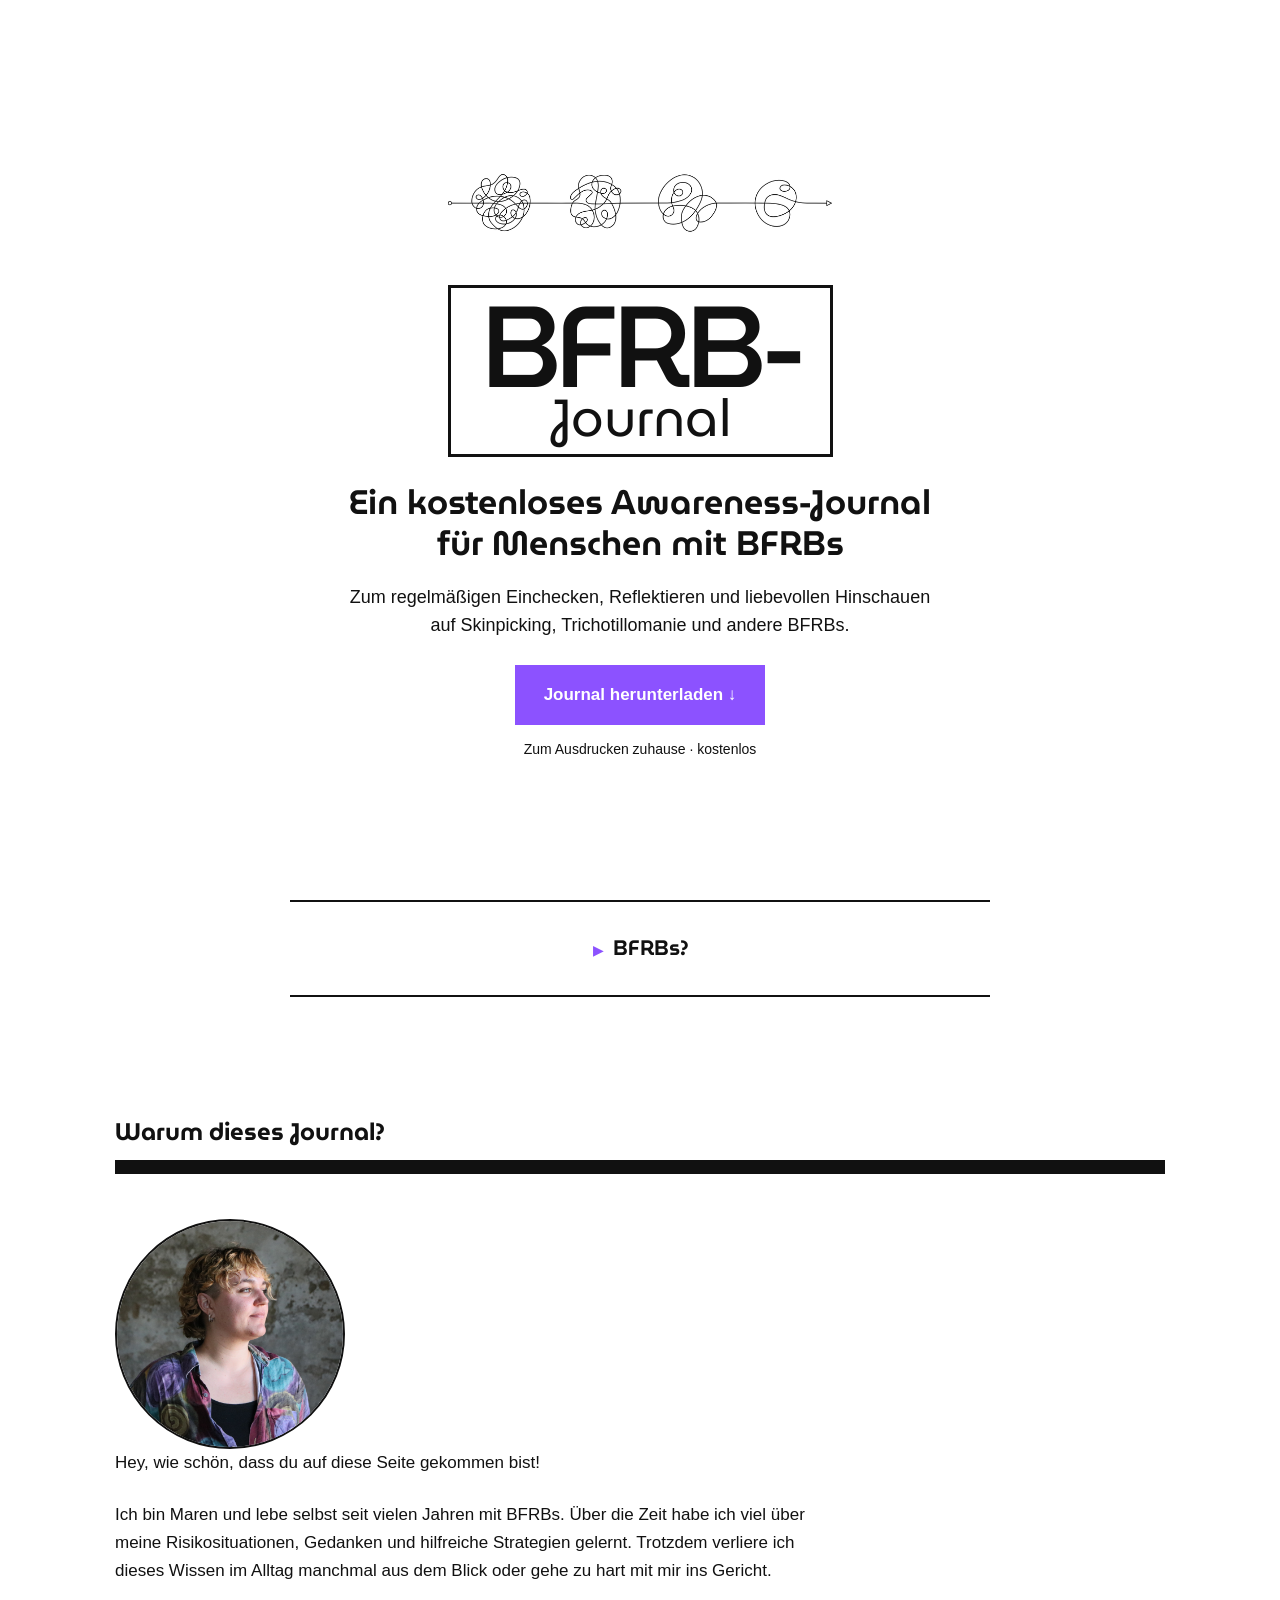
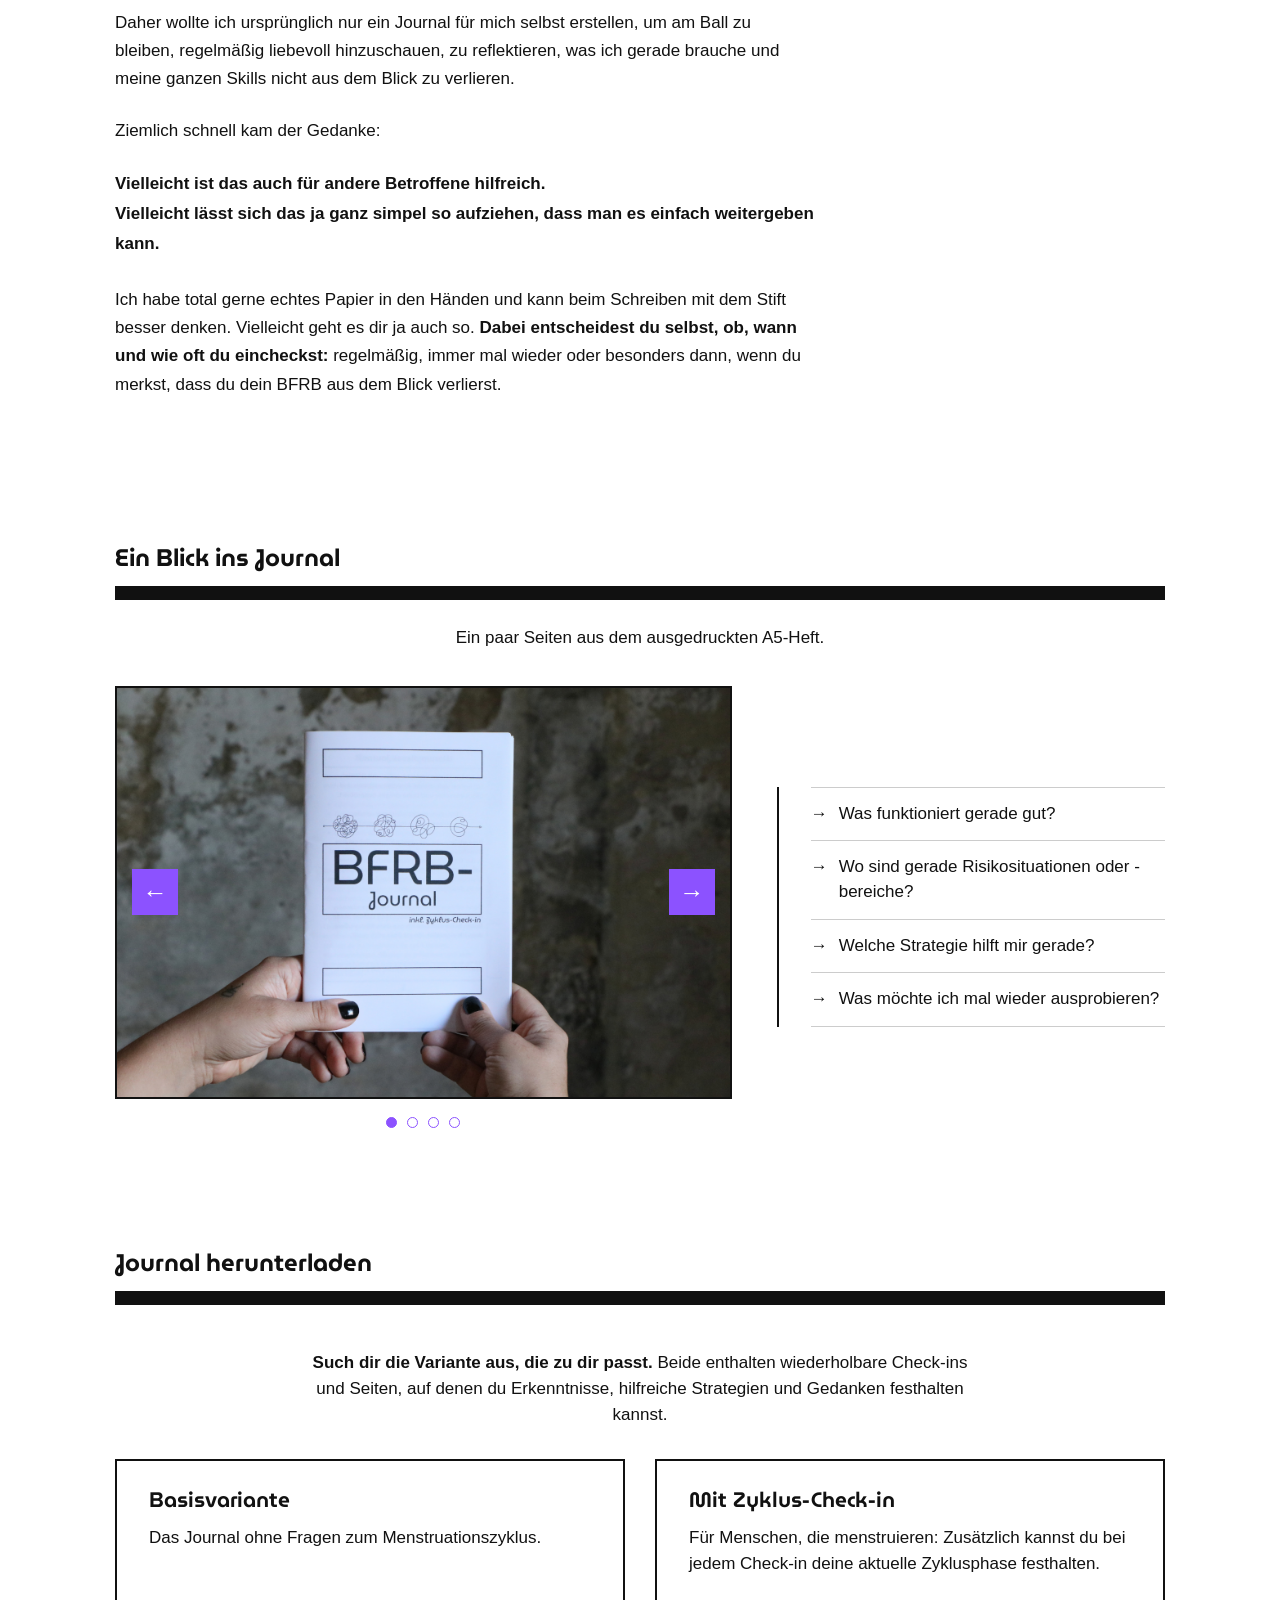
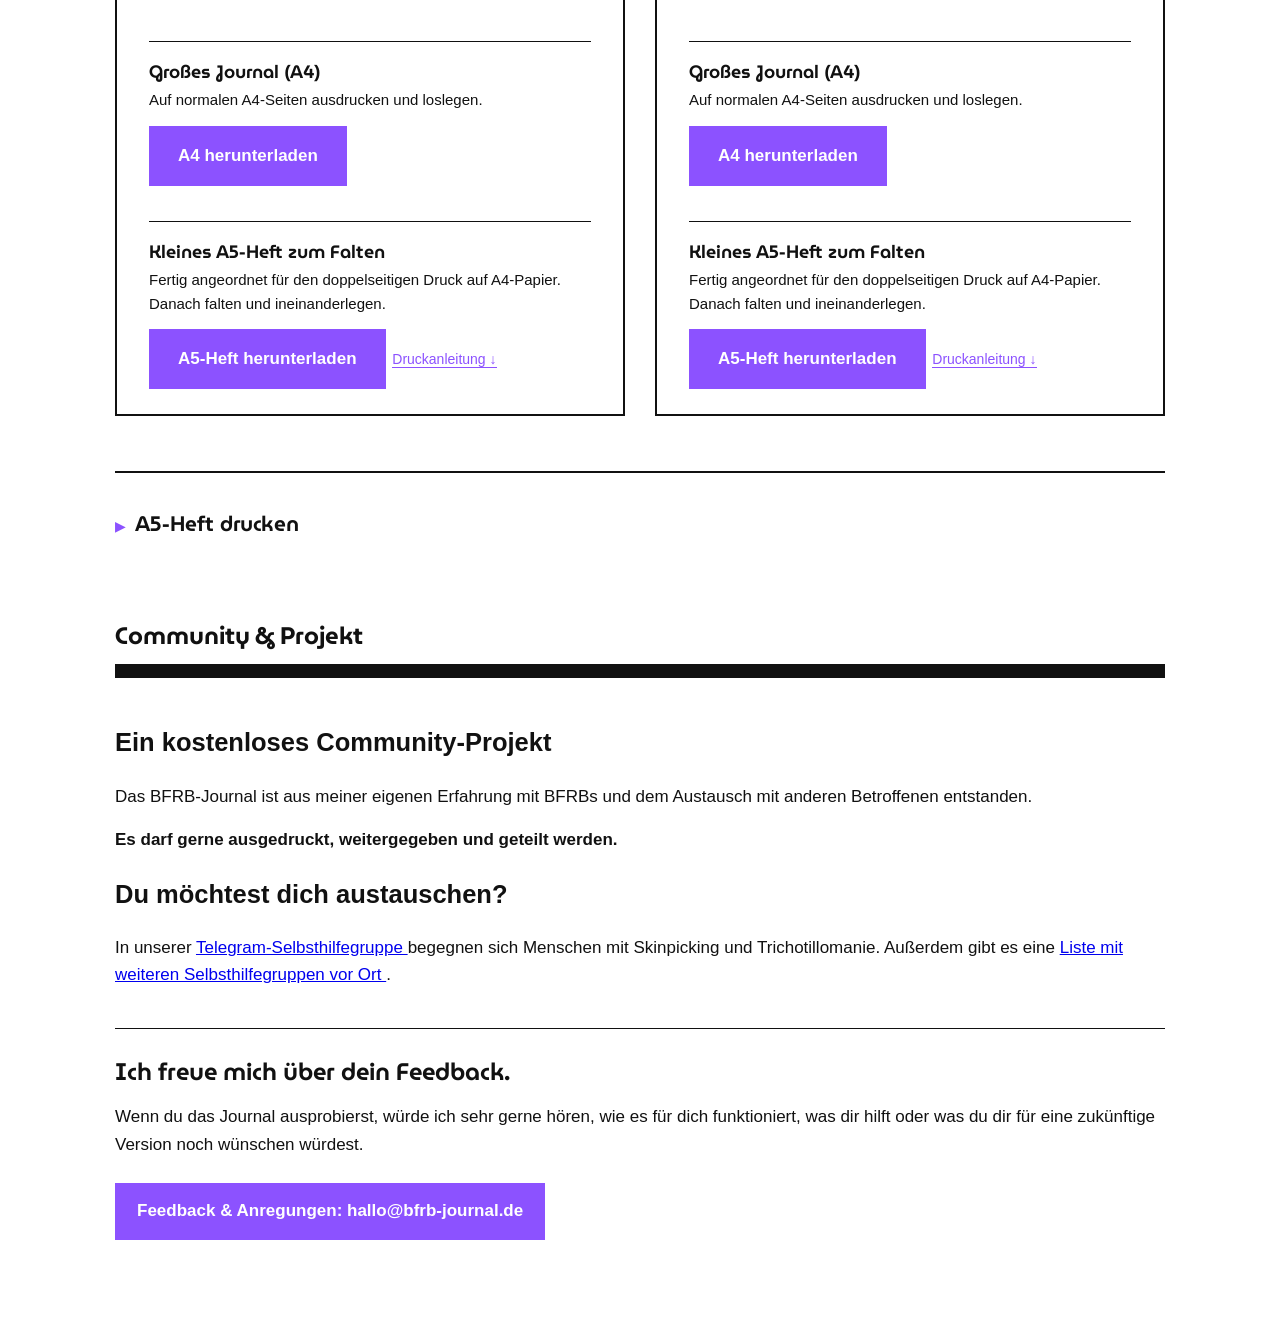
==== index.html @ 275684ee "Refactor content in index.html for clarity and flow" ====
<!DOCTYPE html>
<html lang="de">

<head>
  <meta charset="UTF-8">
  <meta name="viewport" content="width=device-width, initial-scale=1.0">

  <title>BFRB-Journal</title>

  <link rel="stylesheet" href="style.css">
</head>

<body>

  <main>

    <!-- STARTSEITE -->

    <section class="hero">

      <div class="scribble">
        <img src="schnoerkel.png" alt="">
      </div>

      <div class="journal-title">
        <span class="bfrb">BFRB-</span>
        <span class="journal">Journal</span>
      </div>

      <h1>
        Ein kostenloses Awareness-Journal<br>
        für Menschen mit BFRBs
      </h1>

      <p class="intro">
        Zum regelmäßigen Einchecken, Reflektieren und
        liebevollen Hinschauen auf Skinpicking,
        Trichotillomanie und andere BFRBs.
      </p>

      <a class="button" href="#download">
        Journal herunterladen ↓
      </a>

      <p class="small">
        Zum Ausdrucken zuhause · kostenlos
      </p>

    </section>


    <!-- BFRB ERKLÄRUNG -->

    <section class="bfrb-info">

      <details class="bfrb-details">

        <summary>BFRBs?</summary>

        <div class="bfrb-details-content">

          <p>
            <strong>Body-Focused Repetitive Behaviors</strong> sind
            körperbezogene repetitive Verhaltensweisen wie z. B.
            Skinpicking oder Trichotillomanie.

            <a class="bfrb-more"
               href="https://www.bfrbs.de/"
               target="_blank"
               rel="noopener noreferrer">
              Mehr über BFRBs erfahren →
            </a>
          </p>

        </div>

      </details>

    </section>


    <!-- WARUM DIESES JOURNAL -->

    <div class="section-heading">
      <div class="section-title">
        Warum dieses Journal?
      </div>
    </div>

    <section class="why-journal">

      <div class="why-content">

        <!-- FOTO RECHTS MIT TEXTUMFLUSS -->

        <div class="why-photo">
          <img
            src="maren.png"
            alt="Maren, die das BFRB-Journal entwickelt hat"
          >
        </div>

        <p>
          Hey, wie schön, dass du auf diese Seite gekommen bist!
        </p>

        <p>
          Ich bin Maren und lebe selbst seit vielen Jahren mit BFRBs.
          Über die Zeit habe ich viel über meine Risikosituationen, Gedanken
          und hilfreiche Strategien gelernt. Trotzdem verliere ich dieses Wissen
          im Alltag manchmal aus dem Blick oder gehe zu hart mit mir ins Gericht.
        </p>

        <p>
          Daher wollte ich ursprünglich nur ein Journal für mich selbst erstellen,
          um am Ball zu bleiben, regelmäßig liebevoll hinzuschauen, zu reflektieren,
          was ich gerade brauche und meine ganzen Skills nicht aus dem Blick zu verlieren.
        </p>

        <p>
          Ziemlich schnell kam der Gedanke:
        </p>

        <p class="maybe-thoughts">
          <strong>Vielleicht ist das auch für andere Betroffene hilfreich.</strong>
          <br>
          <strong>Vielleicht lässt sich das ja ganz simpel so aufziehen, dass man es einfach weitergeben kann.</strong>
        </p>

        <p>
          Ich habe total gerne echtes Papier in den Händen und kann beim Schreiben
          mit dem Stift besser denken. Vielleicht geht es dir ja auch so.
          <strong>Dabei entscheidest du selbst, ob, wann und wie oft du eincheckst:</strong>
          regelmäßig, immer mal wieder oder besonders dann, wenn du merkst,
          dass du dein BFRB aus dem Blick verlierst.
        </p>

      </div>

    </section>


    <!-- EIN BLICK INS JOURNAL -->

    <div class="section-heading">
      <div class="section-title">
        Ein Blick ins Journal
      </div>
    </div>

    <section class="journal-preview">

      <p class="preview-intro">
        Ein paar Seiten aus dem ausgedruckten A5-Heft.
      </p>

      <div class="preview-layout">

        <!-- GALERIE -->

        <div class="preview-gallery">

          <div class="slider">

            <div class="slide active">
              <img src="journal-cover.png"
                   alt="Cover des ausgedruckten BFRB-Journals mit Stift"
                   onclick="openLightbox(this)">
            </div>

            <div class="slide">
              <img src="journal-warum.png"
                   alt="Aufgeschlagenes BFRB-Journal mit der Einführung Warum dieses Journal"
                   onclick="openLightbox(this)">
            </div>

            <div class="slide">
              <img src="journal-checkin.png"
                   alt="Aufgeschlagenes BFRB-Journal mit einem Check-in"
                   onclick="openLightbox(this)">
            </div>

            <div class="slide">
              <img src="journal-reflexion.png"
                   alt="Aufgeschlagenes BFRB-Journal mit Reflexionsseiten"
                   onclick="openLightbox(this)">
            </div>

            <button
              class="slider-arrow slider-prev"
              type="button"
              aria-label="Vorheriges Bild"
              onclick="changeSlide(-1)"
            >
              ←
            </button>

            <button
              class="slider-arrow slider-next"
              type="button"
              aria-label="Nächstes Bild"
              onclick="changeSlide(1)"
            >
              →
            </button>

          </div>

          <div class="slider-dots">

            <button
              class="slider-dot active"
              type="button"
              aria-label="Bild 1 anzeigen"
              onclick="showSlide(0)"
            ></button>

            <button
              class="slider-dot"
              type="button"
              aria-label="Bild 2 anzeigen"
              onclick="showSlide(1)"
            ></button>

            <button
              class="slider-dot"
              type="button"
              aria-label="Bild 3 anzeigen"
              onclick="showSlide(2)"
            ></button>

            <button
              class="slider-dot"
              type="button"
              aria-label="Bild 4 anzeigen"
              onclick="showSlide(3)"
            ></button>

          </div>

        </div>


        <!-- FRAGEN -->

        <div class="journal-questions">

          <div class="question-list">

            <p>
              <span>→</span>
              Was funktioniert gerade gut?
            </p>

            <p>
              <span>→</span>
              Wo sind gerade Risikosituationen oder -bereiche?
            </p>

            <p>
              <span>→</span>
              Welche Strategie hilft mir gerade?
            </p>

            <p>
              <span>→</span>
              Was möchte ich mal wieder ausprobieren?
            </p>

          </div>

        </div>

      </div>

    </section>


    <!-- DOWNLOAD -->

    <div class="section-heading" id="download">
      <div class="section-title">
        Journal herunterladen
      </div>
    </div>

    <section class="downloads">

      <p class="download-intro">
        <strong>Such dir die Variante aus, die zu dir passt.</strong>
        Beide enthalten wiederholbare Check-ins und Seiten, auf denen du
        Erkenntnisse, hilfreiche Strategien und Gedanken festhalten kannst.
      </p>

      <div class="download-grid">

        <!-- BASISVARIANTE -->

        <div class="download-card">

          <h2>Basisvariante</h2>

          <p>
            Das Journal ohne Fragen zum Menstruationszyklus.
            &nbsp;
          </p>

          <div class="download-option">

            <h3>Großes Journal (A4)</h3>

            <p>
              Auf normalen A4-Seiten ausdrucken und loslegen.
            </p>

            <a
              class="download-button"
              href="bfrb-journal-a4-ohne-zyklus.pdf"
              download
            >
              A4 herunterladen
            </a>

          </div>


          <div class="download-option">

            <h3>Kleines A5-Heft zum Falten</h3>

            <p>
              Fertig angeordnet für den doppelseitigen Druck
              auf A4-Papier. Danach falten und ineinanderlegen.
            </p>

            <a
              class="download-button"
              href="bfrb-journal-a5-ohne-zyklus-heftdruck.pdf"
              download
            >
              A5-Heft herunterladen
            </a>

            <button
              class="print-link"
              type="button"
              onclick="openPrintGuide()"
            >
              Druckanleitung ↓
            </button>

          </div>

        </div>


        <!-- MIT ZYKLUS-CHECK-IN -->

        <div class="download-card">

          <h2>Mit Zyklus-Check-in</h2>

          <p>
            Für Menschen, die menstruieren: Zusätzlich kannst du bei jedem
            Check-in deine aktuelle Zyklusphase festhalten.
          </p>

          <div class="download-option">

            <h3>Großes Journal (A4)</h3>

            <p>
              Auf normalen A4-Seiten ausdrucken und loslegen.
            </p>

            <a
              class="download-button"
              href="bfrb-journal-a4-zyklus.pdf"
              download
            >
              A4 herunterladen
            </a>

          </div>


          <div class="download-option">

            <h3>Kleines A5-Heft zum Falten</h3>

            <p>
              Fertig angeordnet für den doppelseitigen Druck
              auf A4-Papier. Danach falten und ineinanderlegen.
            </p>

            <a
              class="download-button"
              href="bfrb-journal-a5-zyklus-heftdruck.pdf"
              download
            >
              A5-Heft herunterladen
            </a>

            <button
              class="print-link"
              type="button"
              onclick="openPrintGuide()"
            >
              Druckanleitung ↓
            </button>

          </div>

        </div>

      </div>


      <!-- DRUCKANLEITUNG -->

      <details class="print-guide" id="druckanleitung">

        <summary>A5-Heft drucken</summary>

        <div class="print-guide-content">

          <p>
            Die Datei ist bereits als Heft angeordnet.
            Du musst die Seiten nicht selbst sortieren.
          </p>

          <ol>

            <li>
              PDF herunterladen und öffnen.
            </li>

            <li>
              Auf <strong>A4-Papier</strong> drucken.
            </li>

            <li>
              <strong>Doppelseitigen Druck</strong> auswählen.
            </li>

            <li>
              <strong>An kurzer Kante wenden</strong> auswählen.
            </li>

            <li>
              Größe auf <strong>100 % / Tatsächliche Größe</strong> stellen
              – nicht „An Seite anpassen“.
            </li>

            <li>
              Nach dem Drucken die Blätter in der vorhandenen
              Reihenfolge aufeinanderlegen.
            </li>

            <li>
              Den gesamten Stapel mittig falten – fertig ist dein A5-Heft.
            </li>

          </ol>

          <p class="print-tip">
            <strong>Tipp:</strong>
            Wenn du unsicher bist, ob dein Drucker Vorder- und Rückseite
            richtig herum druckt, teste die Einstellungen zuerst mit
            wenigen Seiten bzw. einem Testbogen.
          </p>

        </div>

      </details>

    </section>


    <!-- COMMUNITY & PROJEKT -->

    <div class="section-heading">
      <div class="section-title">
        Community & Projekt
      </div>
    </div>

    <section class="community">

      <div class="community-layout">

        <!-- ZWEI SPALTEN -->

        <div class="community-columns">

          <div class="community-project">

            <h2>Ein kostenloses Community-Projekt</h2>

            <p>
              Das BFRB-Journal ist aus meiner eigenen Erfahrung mit BFRBs
              und dem Austausch mit anderen Betroffenen entstanden.
            </p>

            <p>
              <strong>
                Es darf gerne ausgedruckt, weitergegeben und geteilt werden.
              </strong>
            </p>

          </div>


          <div class="community-exchange">

            <h2>Du möchtest dich austauschen?</h2>

            <p>
              In unserer
              <a href="https://t.me/skinpickingselbsthilfe"
                 target="_blank"
                 rel="noopener noreferrer">
                Telegram-Selbsthilfegruppe
              </a>
              begegnen sich Menschen mit Skinpicking und Trichotillomanie.
              Außerdem gibt es eine
              <a href="https://www.bfrbs.de/hilfe/selbsthilfegruppen"
                 target="_blank"
                 rel="noopener noreferrer">
                Liste mit weiteren Selbsthilfegruppen vor Ort
              </a>.
            </p>

          </div>

        </div>


        <!-- FEEDBACK ÜBER GESAMTE BREITE -->

        <div class="community-feedback">

          <h2>Ich freue mich über dein Feedback.</h2>

          <p>
            Wenn du das Journal ausprobierst, würde ich sehr gerne hören,
            wie es für dich funktioniert, was dir hilft oder was du dir
            für eine zukünftige Version noch wünschen würdest.
          </p>

          <div class="feedback-placeholder">
            Feedback & Anregungen: hallo@bfrb-journal.de
          </div>

        </div>

      </div>

    </section>

  </main>


  <!-- BILD-GROSSANSICHT -->

  <div
    class="lightbox"
    id="lightbox"
    onclick="closeLightbox(event)"
  >

    <button
      class="lightbox-close"
      type="button"
      aria-label="Großansicht schließen"
      onclick="closeLightboxButton()"
    >
      ×
    </button>

    <img
      id="lightbox-image"
      src=""
      alt=""
    >

  </div>


  <script>

    /* DRUCKANLEITUNG ÖFFNEN UND HINSCROLLEN */

    function openPrintGuide() {

      const guide = document.getElementById("druckanleitung");

      guide.open = true;

      setTimeout(() => {
        guide.scrollIntoView({
          behavior: "smooth",
          block: "start"
        });
      }, 50);

    }


    /* GALERIE */

    let currentSlide = 0;

    const slides = document.querySelectorAll(".slide");
    const dots = document.querySelectorAll(".slider-dot");


    function showSlide(index) {

      if (index >= slides.length) {
        currentSlide = 0;
      } else if (index < 0) {
        currentSlide = slides.length - 1;
      } else {
        currentSlide = index;
      }

      slides.forEach((slide) => {
        slide.classList.remove("active");
      });

      dots.forEach((dot) => {
        dot.classList.remove("active");
      });

      slides[currentSlide].classList.add("active");
      dots[currentSlide].classList.add("active");

    }


    function changeSlide(direction) {
      showSlide(currentSlide + direction);
    }


    /* WISCHEN AUF DEM HANDY */

    let touchStartX = 0;
    let touchEndX = 0;

    const slider = document.querySelector(".slider");


    slider.addEventListener("touchstart", function(event) {
      touchStartX = event.changedTouches[0].screenX;
    });


    slider.addEventListener("touchend", function(event) {

      touchEndX = event.changedTouches[0].screenX;

      const difference = touchStartX - touchEndX;

      if (Math.abs(difference) > 50) {

        if (difference > 0) {
          changeSlide(1);
        } else {
          changeSlide(-1);
        }

      }

    });


    /* BILD-GROSSANSICHT */

    function openLightbox(clickedImage) {

      const lightbox = document.getElementById("lightbox");
      const image = document.getElementById("lightbox-image");

      image.src = clickedImage.src;
      image.alt = clickedImage.alt;

      lightbox.classList.add("open");
      document.body.classList.add("lightbox-open");

    }


    function closeLightbox(event) {

      if (event.target.id === "lightbox") {
        closeLightboxButton();
      }

    }


    function closeLightboxButton() {

      document.getElementById("lightbox").classList.remove("open");
      document.body.classList.remove("lightbox-open");

    }


    /* ESC SCHLIESST DIE GROSSANSICHT */

    document.addEventListener("keydown", function(event) {

      if (event.key === "Escape") {
        closeLightboxButton();
      }

    });


    /* BEIM NORMALEN ÖFFNEN DER WEBSITE OBEN STARTEN */

    if (!window.location.hash) {
      window.history.scrollRestoration = "manual";
      window.scrollTo(0, 0);
    }

  </script>

</body>

</html>
---- style.css ----
/* =========================================================
   SCHRIFT
   ========================================================= */

@font-face {
  font-family: "MuseoModerno";
  src: url("MuseoModerno-VariableFont_wght.ttf") format("truetype");
  font-weight: 100 900;
  font-style: normal;
  font-display: swap;
}


/* =========================================================
   GRUNDEINSTELLUNGEN
   ========================================================= */

* {
  box-sizing: border-box;
}

html {
  scroll-behavior: smooth;
}

body {
  margin: 0;
  background: #ffffff;
  color: #111111;
  font-family: Arial, Helvetica, sans-serif;
  font-size: 17px;
  line-height: 1.55;
}

main {
  width: 100%;
}


/* =========================================================
   HERO / STARTSEITE
   ========================================================= */

.hero {
  min-height: 100vh;
  max-width: 850px;
  margin: 0 auto;
  padding: 40px 30px;

  display: flex;
  flex-direction: column;
  align-items: center;
  justify-content: center;

  text-align: center;
}

.scribble {
  margin-bottom: 18px;
  line-height: 0;
}

.scribble img {
  display: block;
  width: 410px;
  max-width: 90vw;
  height: auto;
}

.journal-title {
  margin-bottom: 25px;
  padding: 10px 30px 14px;

  border: 3px solid #111;

  font-family: "MuseoModerno", Arial, sans-serif;
  line-height: 0.85;
}

.bfrb {
  display: block;

  font-size: clamp(65px, 11vw, 115px);
  font-weight: 500;
  letter-spacing: -5px;
}

.journal {
  display: block;

  font-size: clamp(30px, 5vw, 52px);
  font-weight: 400;
}

.hero h1 {
  max-width: 700px;
  margin: 0 0 20px;

  font-family: "MuseoModerno", Arial, sans-serif;
  font-size: clamp(26px, 4vw, 34px);
  font-weight: 600;
  line-height: 1.2;
}

.intro {
  max-width: 610px;
  margin: 0 0 25px;

  font-size: 18px;
}

.small {
  margin-top: 14px;
  margin-bottom: 0;

  font-size: 14px;
}


/* =========================================================
   BUTTONS
   ========================================================= */

.button,
.button:link,
.button:visited,
.download-button,
.download-button:link,
.download-button:visited {
  display: inline-block;

  padding: 15px 27px;

  background: #8c52ff;
  border: 2px solid #8c52ff;
  color: #ffffff;

  font-family: Arial, Helvetica, sans-serif;
  font-size: 17px;
  font-weight: bold;
  text-decoration: none;

  transition:
    background 0.15s ease,
    color 0.15s ease;
}

.button:hover,
.download-button:hover {
  background: #ffffff;
  color: #8c52ff;
}

.download-button {
  margin-top: 4px;
}

.download-button.disabled {
  opacity: 0.45;
}


/* =========================================================
   BFRB-ERKLÄRUNG
   ========================================================= */

.bfrb-info {
  max-width: 700px;
  margin: 0 auto 120px;
  padding: 30px;

  border-top: 2px solid #111;
  border-bottom: 2px solid #111;

  text-align: center;
}

.bfrb-details {
  width: 100%;
  text-align: center;
}

.bfrb-details summary {
  cursor: pointer;

  font-family: "MuseoModerno", Arial, sans-serif;
  font-size: 21px;
  font-weight: 600;
  text-align: center;
}

.bfrb-details-content {
  max-width: 600px;
  margin: 20px auto 0;

  text-align: center;
}

.bfrb-details-content p {
  margin: 0;

  font-size: 17px;
  text-align: center;
}

.bfrb-more {
  display: block;

  margin-top: 8px;

  color: #8c52ff;

  font-weight: 600;
  text-decoration: underline;
  text-underline-offset: 3px;
}


/* =========================================================
   GEMEINSAMES SEITENRASTER

   Desktop:
   Alles Große ist maximal 1050px breit und hat 30px
   Sicherheitsabstand zum Browserrand.

   Dadurch haben Überschriften/Balken, Galerie,
   Downloads usw. exakt dieselben Außenkanten.
   ========================================================= */

.section-heading,
.why-journal,
.journal-preview,
.downloads,
.community {
  width: calc(100% - 60px);
  max-width: 1050px;
  margin-left: auto;
  margin-right: auto;
}


/* =========================================================
   ABSCHNITTSÜBERSCHRIFTEN
   ========================================================= */

.section-heading {
  margin-bottom: 45px;
}

.section-title {
  width: 100%;
  margin: 0;
  padding: 0;

  color: #111111;
  background: transparent;

  font-family: "MuseoModerno", Arial, sans-serif;
  font-size: 24px;
  font-weight: 650;
  line-height: 1.3;
  text-align: left;
}

.section-title::after {
  content: "";

  display: block;
  width: 100%;
  height: 14px;

  margin-top: 12px;

  background: #111111;
}


/* =========================================================
   WARUM DIESES JOURNAL
   ========================================================= */

.why-journal {
  padding-bottom: 120px;
}

.why-layout {
  width: 100%;

  display: grid;
  grid-template-columns: 230px minmax(0, 1fr);
  gap: 55px;
  align-items: start;
}

.why-photo {
  width: 230px;
  height: 230px;

  border: 2px solid #111;
  border-radius: 50%;

  overflow: hidden;
}

.why-photo img {
  display: block;

  width: 100%;
  height: 100%;

  object-fit: cover;
}

.why-content {
  width: 100%;
  max-width: 700px;
}

.why-content p {
  margin: 0 0 24px;

  font-size: 17px;
  line-height: 1.65;
}

.why-content p:first-child {
  font-weight: 700;
}

.maybe-thoughts {
  margin-top: 4px !important;
  margin-bottom: 28px !important;

  line-height: 1.75 !important;
}


/* =========================================================
   JOURNAL-VORSCHAU
   ========================================================= */

.journal-preview {
  padding-bottom: 120px;
}

.preview-intro {
  max-width: 700px;
  margin: -20px auto 35px;

  font-size: 17px;
  text-align: center;
}

.preview-layout {
  width: 100%;

  display: grid;
  grid-template-columns: minmax(0, 1.35fr) minmax(280px, 0.85fr);
  gap: 45px;
  align-items: center;
}

.preview-gallery {
  min-width: 0;
}


/* =========================================================
   SLIDER
   ========================================================= */

.slider {
  position: relative;

  width: 100%;

  overflow: hidden;

  border: 2px solid #111;
  background: #f5f5f5;
}

.slide {
  display: none;
}

.slide.active {
  display: block;
}

.slide img {
  display: block;

  width: 100%;
  height: auto;

  cursor: zoom-in;
}


/* Slider-Pfeile */

.slider-arrow {
  position: absolute;
  top: 50%;

  width: 46px;
  height: 46px;

  transform: translateY(-50%);

  border: 2px solid #8c52ff;
  background: #8c52ff;
  color: #ffffff !important;

  font-family: Arial, Helvetica, sans-serif;
  font-size: 25px;
  line-height: 1;

  cursor: pointer;
}

.slider-arrow:hover {
  background: #ffffff;
  color: #8c52ff !important;
}

.slider-prev {
  left: 15px;
}

.slider-next {
  right: 15px;
}


/* Slider-Punkte */

.slider-dots {
  display: flex;
  justify-content: center;
  gap: 10px;

  margin-top: 18px;
}

.slider-dot {
  width: 11px;
  height: 11px;

  padding: 0;

  border: 1.5px solid #8c52ff;
  border-radius: 50%;

  background: #ffffff;

  cursor: pointer;
}

.slider-dot.active {
  background: #8c52ff;
}


/* =========================================================
   FRAGEN NEBEN DER GALERIE
   ========================================================= */

.journal-questions {
  min-width: 0;

  padding-left: 32px;

  border-left: 2px solid #111;
}

.question-list p {
  display: grid;
  grid-template-columns: 20px minmax(0, 1fr);
  column-gap: 8px;
  align-items: start;

  margin: 0;
  padding: 14px 0;

  border-bottom: 1px solid #cccccc;

  color: #111111;

  font-size: 17px;
  font-weight: 400;
  line-height: 1.45;
}

.question-list p:first-child {
  border-top: 1px solid #cccccc;
}

.question-list span {
  color: #111111;

  font-size: 17px;
  font-weight: 400;
  line-height: 1.45;
}


/* =========================================================
   LIGHTBOX
   ========================================================= */

.lightbox {
  position: fixed;
  inset: 0;
  z-index: 1000;

  display: none;
  align-items: center;
  justify-content: center;

  padding: 30px;

  background: rgba(0, 0, 0, 0.88);
}

.lightbox.open {
  display: flex;
}

.lightbox img {
  display: block;

  max-width: 95vw;
  max-height: 92vh;

  width: auto;
  height: auto;

  object-fit: contain;
}

.lightbox-close {
  position: fixed;
  top: 20px;
  right: 25px;

  width: 48px;
  height: 48px;

  border: 2px solid #8c52ff;

  background: #8c52ff;
  color: #ffffff;

  font-size: 32px;
  line-height: 1;

  cursor: pointer;
}

.lightbox-close:hover {
  background: #ffffff;
  color: #8c52ff;
}

body.lightbox-open {
  overflow: hidden;
}


/* =========================================================
   DOWNLOAD
   ========================================================= */

#download {
  scroll-margin-top: 35px;
}

.downloads {
  padding-bottom: 80px;
}

.download-intro {
  max-width: 680px;
  margin: 0 auto 30px;

  font-size: 17px;
  text-align: center;
}

.download-grid {
  width: 100%;

  display: grid;
  grid-template-columns: repeat(2, minmax(0, 1fr));
  gap: 30px;
  align-items: stretch;
}

.download-card {
  display: flex;
  flex-direction: column;

  min-width: 0;

  padding: 25px 32px;

  border: 2px solid #111;
}

.download-card > h2 {
  margin: 0 0 12px;

  font-family: "MuseoModerno", Arial, sans-serif;
  font-size: 21px;
  font-weight: 600;
  line-height: 1.3;
}

.download-card > p {
  min-height: 78px;

  margin: 0 0 20px;

  font-size: 17px;
}

.download-option {
  margin-top: 18px;
  padding-top: 18px;

  border-top: 1px solid #111;
}

.download-option:first-of-type {
  min-height: 162px;
}

.download-option h3 {
  margin: 0 0 5px;

  font-family: "MuseoModerno", Arial, sans-serif;
  font-size: 18px;
  font-weight: 600;
  line-height: 1.3;
}

.download-option p {
  margin: 0 0 10px;

  font-size: 15px;
}


/* =========================================================
   DRUCKANLEITUNG-LINK
   ========================================================= */

.print-link {
  display: inline-block;

  margin-top: 12px !important;
  margin-left: 2px;
  padding: 0;

  border: none;
  border-bottom: 1px solid #8c52ff;

  background: transparent;
  color: #8c52ff;

  font-family: Arial, Helvetica, sans-serif;
  font-size: 14px !important;
  text-decoration: none;

  cursor: pointer;
}

.print-link:hover {
  border-bottom: 2px solid #8c52ff;
}


/* =========================================================
   DRUCKANLEITUNG
   ========================================================= */

.print-guide {
  margin-top: 55px;
  padding-top: 35px;

  border-top: 2px solid #111;

  scroll-margin-top: 35px;
}

.print-guide summary {
  cursor: pointer;

  font-family: "MuseoModerno", Arial, sans-serif;
  font-size: 21px;
  font-weight: 600;
}

.print-guide-content {
  margin-top: 25px;

  font-size: 16px;
}

.print-guide-content ol {
  margin-top: 20px;
  padding-left: 40px;
}

.print-guide-content li {
  margin-bottom: 5px;
}

.print-tip {
  margin-top: 20px;
}


/* =========================================================
   COMMUNITY & PROJEKT
   ========================================================= */

.community {
  padding-bottom: 100px;
}

/*
  Der Abschnitt selbst bleibt 1050px breit, damit er exakt
  unter dem schwarzen Balken sitzt.

  Der eigentliche Text ist bewusst schmaler und mittig,
  damit keine riesigen Textzeilen entstehen.
*/

.community-layout {
  width: 100%;
}

.community-content {
  width: 100%;
  max-width: 760px;
  margin: 0 auto;
}

.community-content > p {
  margin: 0 0 24px;

  font-size: 17px;
  line-height: 1.65;
}

.community-content a {
  color: #8c52ff;

  font-weight: 600;
  text-decoration: underline;
  text-underline-offset: 3px;
}

.community-content a:hover {
  text-decoration-thickness: 2px;
}


/* Feedback */

.community-feedback {
  margin-top: 40px;
  padding-top: 28px;

  border-top: 1px solid #111;
}

.community-feedback h2 {
  margin: 0 0 15px;

  font-family: "MuseoModerno", Arial, sans-serif;
  font-size: 24px;
  font-weight: 600;
  line-height: 1.3;
}

.community-feedback p {
  margin: 0 0 20px;

  line-height: 1.65;
}

.feedback-placeholder {
  display: inline-block;

  margin-top: 4px;
  padding: 13px 20px;

  border: 2px solid #8c52ff;

  background: #8c52ff;
  color: #ffffff;

  font-weight: 700;
}


/* =========================================================
   DROPDOWN-DREIECKE
   ========================================================= */

.bfrb-details > summary,
.print-guide > summary {
  list-style: none !important;
}

.bfrb-details > summary::-webkit-details-marker,
.print-guide > summary::-webkit-details-marker {
  display: none !important;
}

.bfrb-details > summary::marker,
.print-guide > summary::marker {
  content: "" !important;
}

.bfrb-details > summary::before,
.print-guide > summary::before {
  content: "▶" !important;

  display: inline-block !important;

  margin-right: 9px;

  color: #8c52ff !important;

  font-family: Arial, Helvetica, sans-serif !important;
  font-size: 14px !important;
  font-weight: normal !important;
  line-height: 1;

  transform: rotate(0deg);
  transform-origin: center;

  transition: transform 0.15s ease;
}

.bfrb-details[open] > summary::before,
.print-guide[open] > summary::before {
  transform: rotate(90deg);
}


/* =========================================================
   TABLET / KLEINERE DESKTOPBREITEN
   ========================================================= */

@media (max-width: 850px) {

  .why-layout {
    grid-template-columns: 190px minmax(0, 1fr);
    gap: 35px;
  }

  .why-photo {
    width: 190px;
    height: 190px;
  }

  .preview-layout {
    grid-template-columns: 1fr;
    gap: 35px;
  }

  .journal-questions {
    padding-left: 0;

    border-left: none;
  }

}


/* =========================================================
   HANDY
   ========================================================= */

@media (max-width: 600px) {

  /*
    Auf dem Handy bekommen alle großen Bereiche
    exakt 20px Abstand links und rechts.
  */

  .section-heading,
  .why-journal,
  .journal-preview,
  .downloads,
  .community {
    width: calc(100% - 40px);
  }


  /* HERO */

  .hero {
    min-height: 90vh;
    padding: 70px 20px 60px;
  }

  .scribble {
    margin-bottom: 25px;
  }

  .journal-title {
    margin-bottom: 35px;
    padding: 10px 20px 13px;
  }

  .bfrb {
    letter-spacing: -3px;
  }

  .hero h1 {
    margin-bottom: 25px;

    font-size: 26px;
  }

  .intro {
    margin-bottom: 35px;

    font-size: 17px;
  }

  .small {
    margin-top: 18px;
  }


  /* BFRB INFO */

  .bfrb-info {
    margin-left: 20px;
    margin-right: 20px;
  }


  /* ÜBERSCHRIFTEN */

  .section-heading {
    margin-bottom: 40px;
  }

  .section-title {
    font-size: 22px;
  }

  .section-title::after {
    height: 12px;
    margin-top: 10px;
  }


  /* WARUM */

  .why-journal {
    padding-bottom: 100px;
  }

  .why-layout {
    display: block;
  }

  .why-photo {
    width: 220px;
    height: 220px;

    margin: 0 auto 30px;
  }

  .why-content {
    max-width: none;
  }

  .maybe-thoughts {
    line-height: 1.65 !important;
  }


  /* GALERIE */

  .journal-preview {
    padding-bottom: 100px;
  }

  .preview-layout {
    display: block;
  }

  .preview-gallery {
    width: 100%;
  }

  .slider-arrow {
    display: none;
  }

  .journal-questions {
    margin-top: 35px;
    padding-left: 0;

    border-left: none;
  }

  .question-list p {
    padding: 11px 0;

    font-size: 17px;
  }


  /* LIGHTBOX */

  .lightbox {
    padding: 15px;
  }

  .lightbox img {
    max-width: 100%;
    max-height: 92vh;
  }

  .lightbox-close {
    top: 12px;
    right: 15px;
  }


  /* DOWNLOAD */

  .download-grid {
    grid-template-columns: 1fr;
  }

  .download-card {
    display: block;
  }

  .download-card > p {
    min-height: 0;
  }

  .download-option:first-of-type {
    min-height: 0;
  }

  .print-guide {
    margin-top: 45px;
  }


  /* COMMUNITY */

  .community {
    padding-bottom: 70px;
  }

  .community-content {
    max-width: none;
  }

  .community-feedback {
    margin-top: 35px;
  }

  .community-feedback h2 {
    font-size: 22px;
  }

  .feedback-placeholder {
    max-width: 100%;
  }

}


/* =========================================================
   INTERAKTIVE ELEMENTE – SICHERHEITSREGELN
   ========================================================= */

.question-list span,
.question-list p,
.question-list p::before {
  color: #111111 !important;
}

.slider .slider-arrow,
.slider button.slider-arrow,
.slider .slider-prev,
.slider .slider-next {
  background: #8c52ff !important;
  border-color: #8c52ff !important;
  color: #ffffff !important;
}

.slider .slider-arrow:hover,
.slider button.slider-arrow:hover,
.slider .slider-prev:hover,
.slider .slider-next:hover {
  background: #ffffff !important;
  border-color: #8c52ff !important;
  color: #8c52ff !important;
}
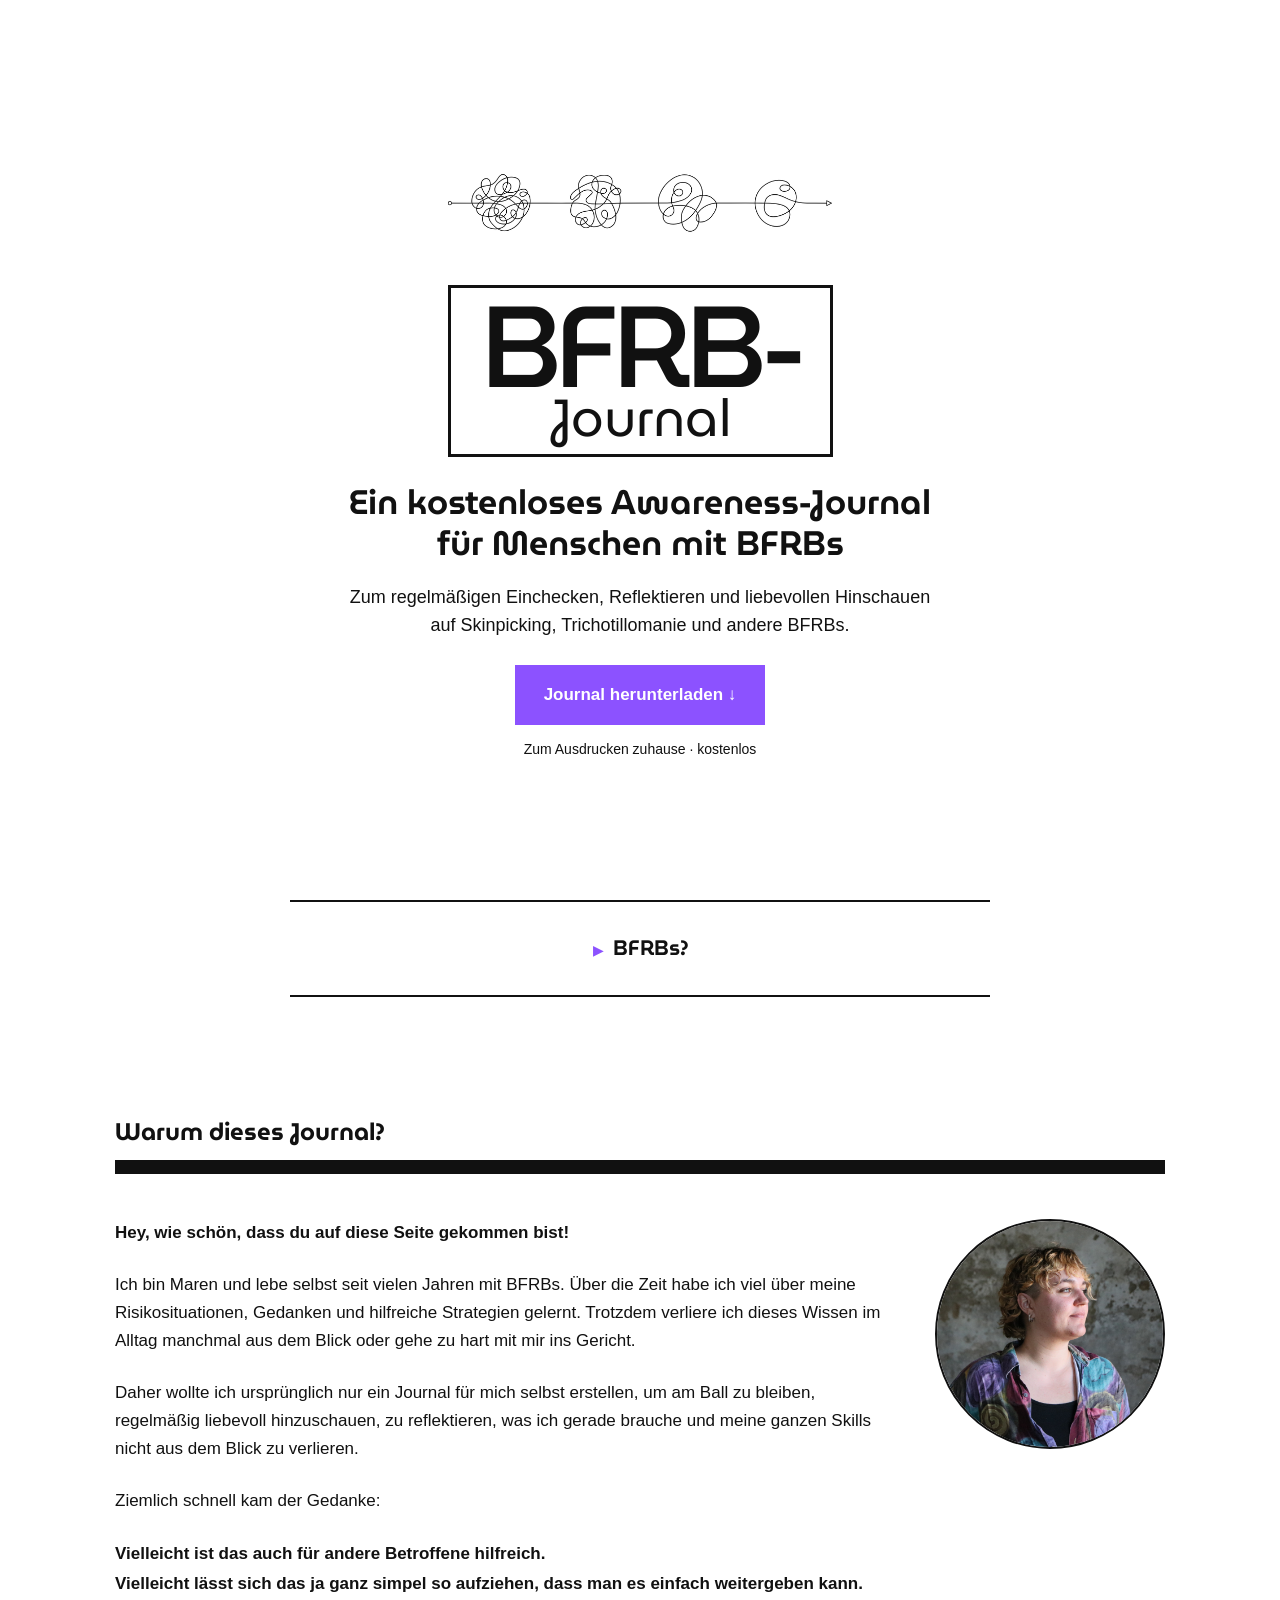
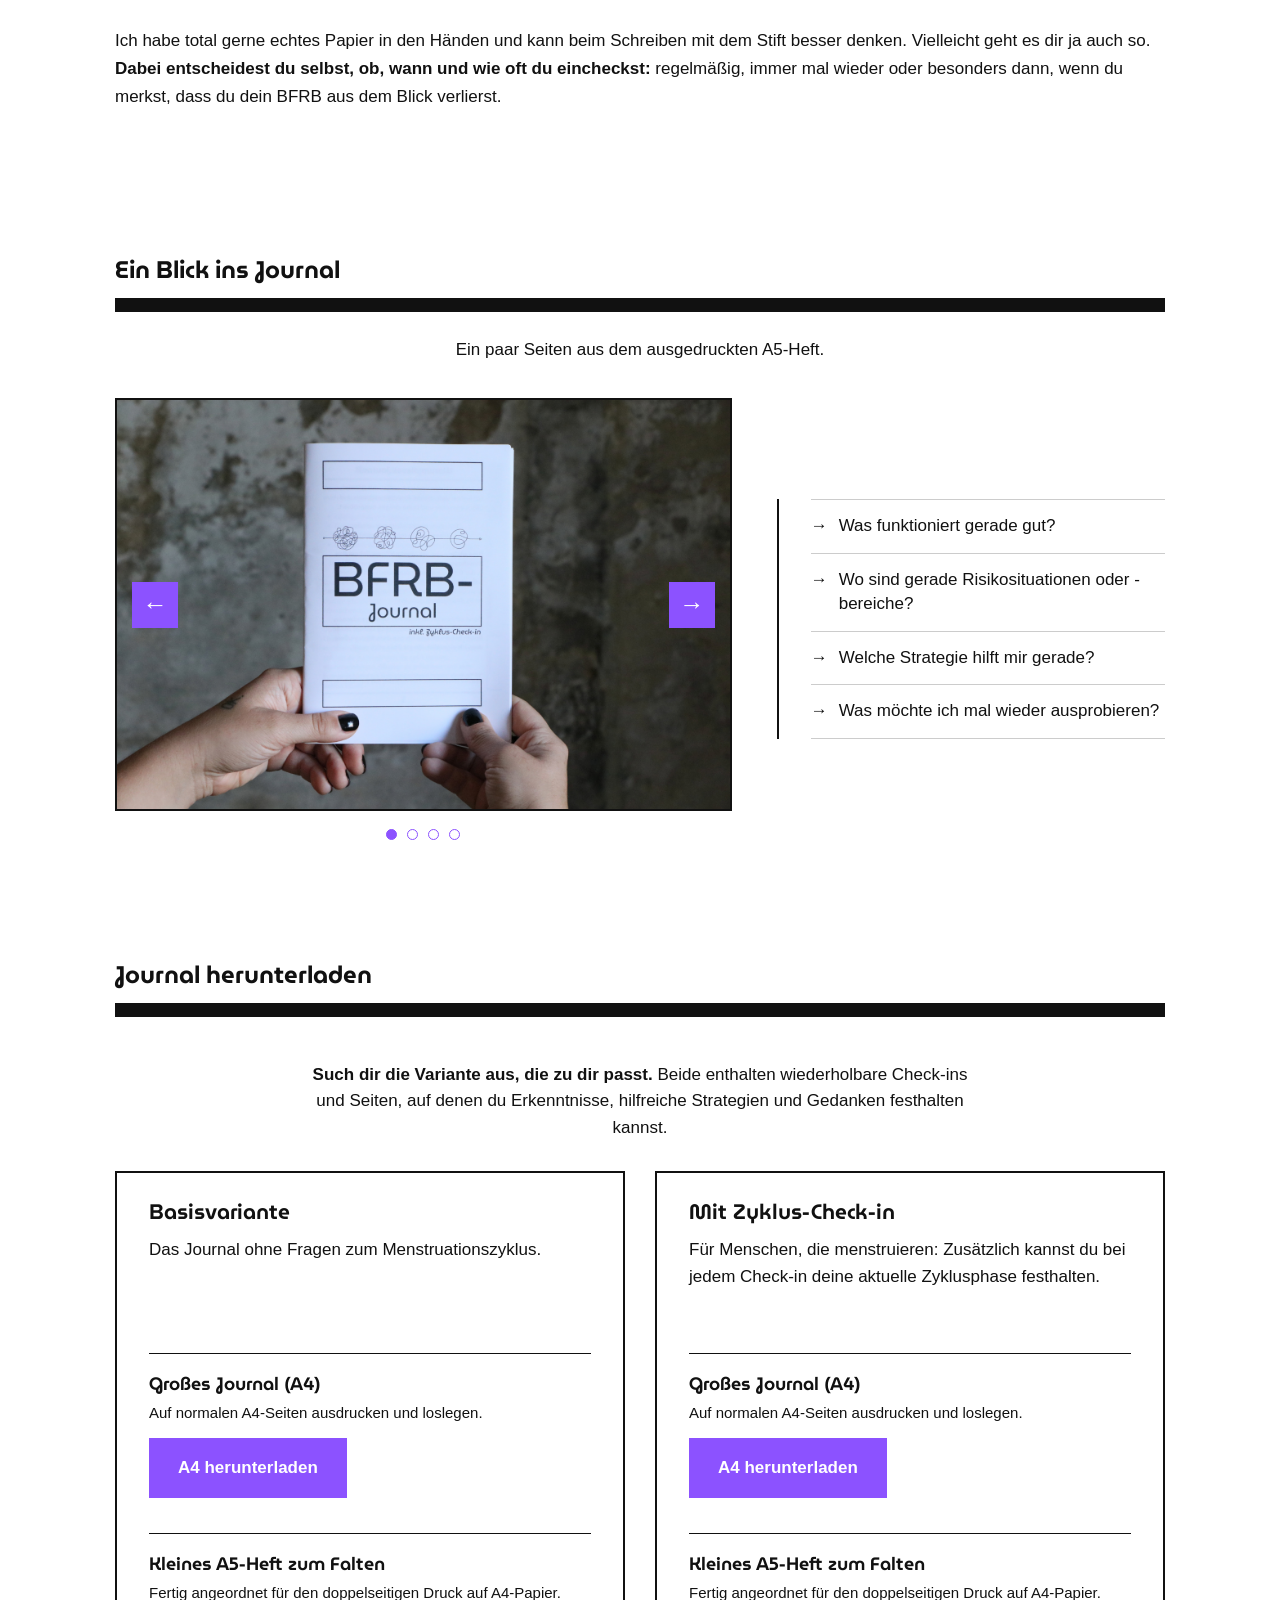
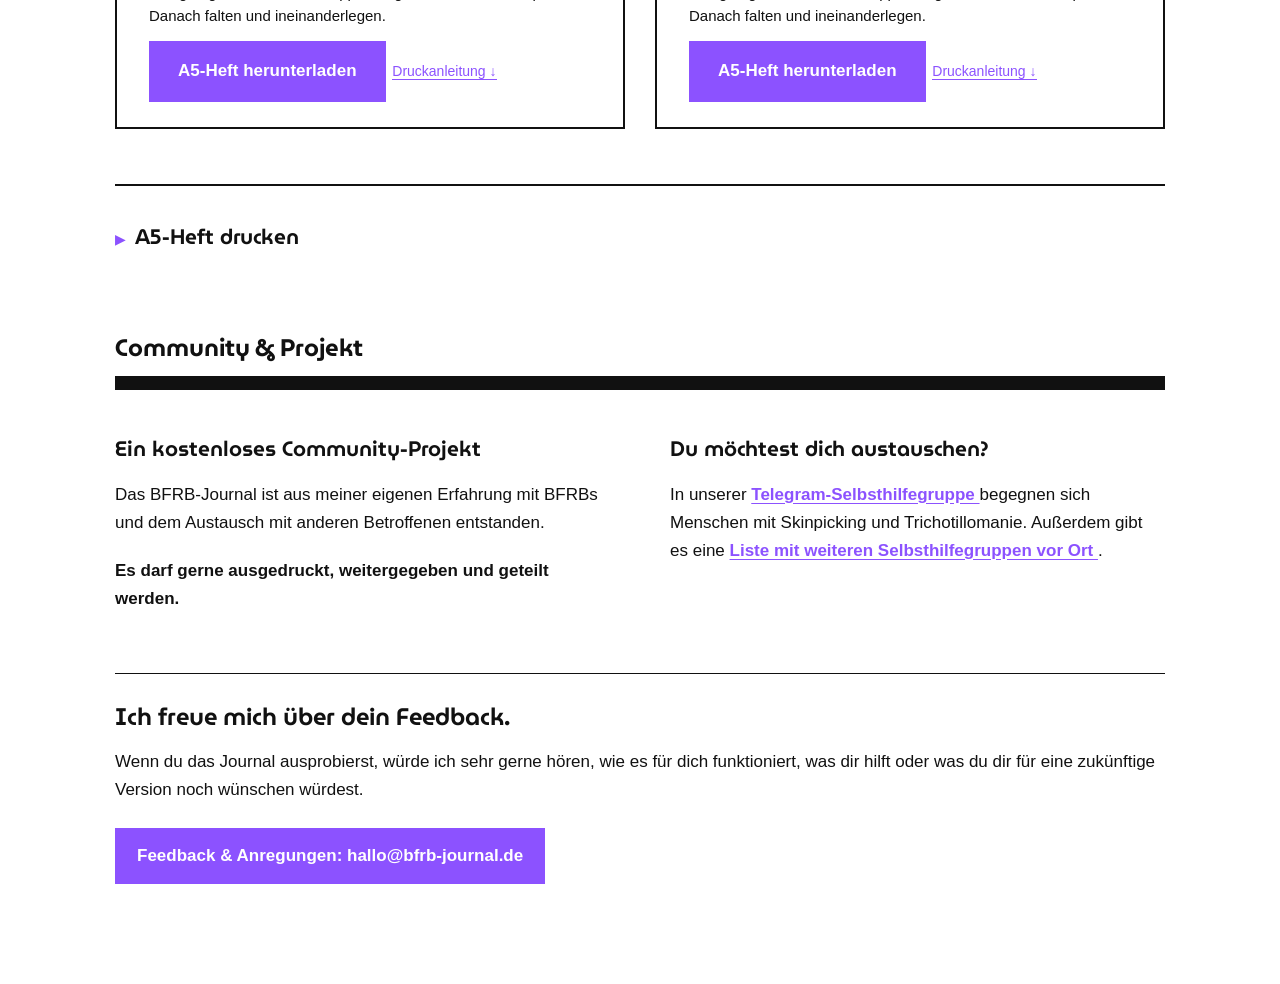
==== commit b5187925: "Integrate Umami Analytics into index.html Added Umami Analytics script to index.html." ====
--- a/index.html
+++ b/index.html
@@ -6,9 +6,12 @@
   <meta charset="UTF-8">
   <meta name="viewport" content="width=device-width, initial-scale=1.0">
 
-  <title>BFRB-Journal</title>
-
-  <link rel="stylesheet" href="style.css">
+<title>BFRB-Journal</title>
+
+<link rel="stylesheet" href="style.css">
+
+<!-- Umami Analytics -->
+<script defer src="https://cloud.umami.is/script.js" data-website-id="e918612f-a7d2-450a-ad62-7aebf1bd3b16"></script>
 </head>
 
 <body>
--- a/style.css
+++ b/style.css
@@ -1,3 +1,4 @@
+
 /* =========================================================
    SCHRIFT
    ========================================================= */
@@ -46,12 +47,10 @@
   max-width: 850px;
   margin: 0 auto;
   padding: 40px 30px;
-
   display: flex;
   flex-direction: column;
   align-items: center;
   justify-content: center;
-
   text-align: center;
 }
 
@@ -70,16 +69,13 @@
 .journal-title {
   margin-bottom: 25px;
   padding: 10px 30px 14px;
-
   border: 3px solid #111;
-
   font-family: "MuseoModerno", Arial, sans-serif;
   line-height: 0.85;
 }
 
 .bfrb {
   display: block;
-
   font-size: clamp(65px, 11vw, 115px);
   font-weight: 500;
   letter-spacing: -5px;
@@ -87,7 +83,6 @@
 
 .journal {
   display: block;
-
   font-size: clamp(30px, 5vw, 52px);
   font-weight: 400;
 }
@@ -95,7 +90,6 @@
 .hero h1 {
   max-width: 700px;
   margin: 0 0 20px;
-
   font-family: "MuseoModerno", Arial, sans-serif;
   font-size: clamp(26px, 4vw, 34px);
   font-weight: 600;
@@ -105,14 +99,12 @@
 .intro {
   max-width: 610px;
   margin: 0 0 25px;
-
   font-size: 18px;
 }
 
 .small {
   margin-top: 14px;
   margin-bottom: 0;
-
   font-size: 14px;
 }
 
@@ -128,18 +120,14 @@
 .download-button:link,
 .download-button:visited {
   display: inline-block;
-
   padding: 15px 27px;
-
   background: #8c52ff;
   border: 2px solid #8c52ff;
   color: #ffffff;
-
   font-family: Arial, Helvetica, sans-serif;
   font-size: 17px;
   font-weight: bold;
   text-decoration: none;
-
   transition:
     background 0.15s ease,
     color 0.15s ease;
@@ -168,10 +156,8 @@
   max-width: 700px;
   margin: 0 auto 120px;
   padding: 30px;
-
   border-top: 2px solid #111;
   border-bottom: 2px solid #111;
-
   text-align: center;
 }
 
@@ -182,7 +168,6 @@
 
 .bfrb-details summary {
   cursor: pointer;
-
   font-family: "MuseoModerno", Arial, sans-serif;
   font-size: 21px;
   font-weight: 600;
@@ -192,24 +177,19 @@
 .bfrb-details-content {
   max-width: 600px;
   margin: 20px auto 0;
-
   text-align: center;
 }
 
 .bfrb-details-content p {
   margin: 0;
-
   font-size: 17px;
   text-align: center;
 }
 
 .bfrb-more {
   display: block;
-
   margin-top: 8px;
-
   color: #8c52ff;
-
   font-weight: 600;
   text-decoration: underline;
   text-underline-offset: 3px;
@@ -218,13 +198,6 @@
 
 /* =========================================================
    GEMEINSAMES SEITENRASTER
-
-   Desktop:
-   Alles Große ist maximal 1050px breit und hat 30px
-   Sicherheitsabstand zum Browserrand.
-
-   Dadurch haben Überschriften/Balken, Galerie,
-   Downloads usw. exakt dieselben Außenkanten.
    ========================================================= */
 
 .section-heading,
@@ -251,10 +224,8 @@
   width: 100%;
   margin: 0;
   padding: 0;
-
   color: #111111;
   background: transparent;
-
   font-family: "MuseoModerno", Arial, sans-serif;
   font-size: 24px;
   font-weight: 650;
@@ -264,73 +235,61 @@
 
 .section-title::after {
   content: "";
-
   display: block;
   width: 100%;
   height: 14px;
-
   margin-top: 12px;
-
   background: #111111;
 }
 
 
 /* =========================================================
    WARUM DIESES JOURNAL
+
+   Das Foto sitzt rechts im Fließtext.
+   Der Text nutzt unterhalb des Fotos wieder
+   automatisch die gesamte Breite.
    ========================================================= */
 
 .why-journal {
   padding-bottom: 120px;
 }
 
-.why-layout {
-  width: 100%;
-
-  display: grid;
-  grid-template-columns: 230px minmax(0, 1fr);
-  gap: 55px;
-  align-items: start;
+.why-content {
+  width: 100%;
+  display: flow-root;
 }
 
 .why-photo {
+  float: right;
   width: 230px;
   height: 230px;
-
+  margin: 0 0 24px 32px;
   border: 2px solid #111;
   border-radius: 50%;
-
   overflow: hidden;
 }
 
 .why-photo img {
   display: block;
-
   width: 100%;
   height: 100%;
-
   object-fit: cover;
-}
-
-.why-content {
-  width: 100%;
-  max-width: 700px;
 }
 
 .why-content p {
   margin: 0 0 24px;
-
   font-size: 17px;
   line-height: 1.65;
 }
 
-.why-content p:first-child {
+.why-content p:first-of-type {
   font-weight: 700;
 }
 
 .maybe-thoughts {
   margin-top: 4px !important;
   margin-bottom: 28px !important;
-
   line-height: 1.75 !important;
 }
 
@@ -346,14 +305,12 @@
 .preview-intro {
   max-width: 700px;
   margin: -20px auto 35px;
-
   font-size: 17px;
   text-align: center;
 }
 
 .preview-layout {
   width: 100%;
-
   display: grid;
   grid-template-columns: minmax(0, 1.35fr) minmax(280px, 0.85fr);
   gap: 45px;
@@ -371,11 +328,8 @@
 
 .slider {
   position: relative;
-
-  width: 100%;
-
+  width: 100%;
   overflow: hidden;
-
   border: 2px solid #111;
   background: #f5f5f5;
 }
@@ -390,33 +344,23 @@
 
 .slide img {
   display: block;
-
   width: 100%;
   height: auto;
-
   cursor: zoom-in;
 }
-
-
-/* Slider-Pfeile */
 
 .slider-arrow {
   position: absolute;
   top: 50%;
-
   width: 46px;
   height: 46px;
-
   transform: translateY(-50%);
-
   border: 2px solid #8c52ff;
   background: #8c52ff;
   color: #ffffff !important;
-
   font-family: Arial, Helvetica, sans-serif;
   font-size: 25px;
   line-height: 1;
-
   cursor: pointer;
 }
 
@@ -432,29 +376,21 @@
 .slider-next {
   right: 15px;
 }
-
-
-/* Slider-Punkte */
 
 .slider-dots {
   display: flex;
   justify-content: center;
   gap: 10px;
-
   margin-top: 18px;
 }
 
 .slider-dot {
   width: 11px;
   height: 11px;
-
   padding: 0;
-
   border: 1.5px solid #8c52ff;
   border-radius: 50%;
-
   background: #ffffff;
-
   cursor: pointer;
 }
 
@@ -469,9 +405,7 @@
 
 .journal-questions {
   min-width: 0;
-
   padding-left: 32px;
-
   border-left: 2px solid #111;
 }
 
@@ -480,14 +414,10 @@
   grid-template-columns: 20px minmax(0, 1fr);
   column-gap: 8px;
   align-items: start;
-
   margin: 0;
   padding: 14px 0;
-
   border-bottom: 1px solid #cccccc;
-
   color: #111111;
-
   font-size: 17px;
   font-weight: 400;
   line-height: 1.45;
@@ -499,7 +429,6 @@
 
 .question-list span {
   color: #111111;
-
   font-size: 17px;
   font-weight: 400;
   line-height: 1.45;
@@ -514,13 +443,10 @@
   position: fixed;
   inset: 0;
   z-index: 1000;
-
   display: none;
   align-items: center;
   justify-content: center;
-
   padding: 30px;
-
   background: rgba(0, 0, 0, 0.88);
 }
 
@@ -530,13 +456,10 @@
 
 .lightbox img {
   display: block;
-
   max-width: 95vw;
   max-height: 92vh;
-
   width: auto;
   height: auto;
-
   object-fit: contain;
 }
 
@@ -544,18 +467,13 @@
   position: fixed;
   top: 20px;
   right: 25px;
-
   width: 48px;
   height: 48px;
-
   border: 2px solid #8c52ff;
-
   background: #8c52ff;
   color: #ffffff;
-
   font-size: 32px;
   line-height: 1;
-
   cursor: pointer;
 }
 
@@ -584,14 +502,12 @@
 .download-intro {
   max-width: 680px;
   margin: 0 auto 30px;
-
   font-size: 17px;
   text-align: center;
 }
 
 .download-grid {
   width: 100%;
-
   display: grid;
   grid-template-columns: repeat(2, minmax(0, 1fr));
   gap: 30px;
@@ -601,17 +517,13 @@
 .download-card {
   display: flex;
   flex-direction: column;
-
   min-width: 0;
-
   padding: 25px 32px;
-
   border: 2px solid #111;
 }
 
 .download-card > h2 {
   margin: 0 0 12px;
-
   font-family: "MuseoModerno", Arial, sans-serif;
   font-size: 21px;
   font-weight: 600;
@@ -620,16 +532,13 @@
 
 .download-card > p {
   min-height: 78px;
-
   margin: 0 0 20px;
-
   font-size: 17px;
 }
 
 .download-option {
   margin-top: 18px;
   padding-top: 18px;
-
   border-top: 1px solid #111;
 }
 
@@ -639,7 +548,6 @@
 
 .download-option h3 {
   margin: 0 0 5px;
-
   font-family: "MuseoModerno", Arial, sans-serif;
   font-size: 18px;
   font-weight: 600;
@@ -648,7 +556,6 @@
 
 .download-option p {
   margin: 0 0 10px;
-
   font-size: 15px;
 }
 
@@ -659,21 +566,16 @@
 
 .print-link {
   display: inline-block;
-
   margin-top: 12px !important;
   margin-left: 2px;
   padding: 0;
-
   border: none;
   border-bottom: 1px solid #8c52ff;
-
   background: transparent;
   color: #8c52ff;
-
   font-family: Arial, Helvetica, sans-serif;
   font-size: 14px !important;
   text-decoration: none;
-
   cursor: pointer;
 }
 
@@ -689,15 +591,12 @@
 .print-guide {
   margin-top: 55px;
   padding-top: 35px;
-
   border-top: 2px solid #111;
-
   scroll-margin-top: 35px;
 }
 
 .print-guide summary {
   cursor: pointer;
-
   font-family: "MuseoModerno", Arial, sans-serif;
   font-size: 21px;
   font-weight: 600;
@@ -705,7 +604,6 @@
 
 .print-guide-content {
   margin-top: 25px;
-
   font-size: 16px;
 }
 
@@ -725,62 +623,63 @@
 
 /* =========================================================
    COMMUNITY & PROJEKT
+
+   Zwei Spalten oben, Feedback über volle Breite.
    ========================================================= */
 
 .community {
   padding-bottom: 100px;
 }
 
-/*
-  Der Abschnitt selbst bleibt 1050px breit, damit er exakt
-  unter dem schwarzen Balken sitzt.
-
-  Der eigentliche Text ist bewusst schmaler und mittig,
-  damit keine riesigen Textzeilen entstehen.
-*/
-
 .community-layout {
   width: 100%;
 }
 
-.community-content {
-  width: 100%;
-  max-width: 760px;
-  margin: 0 auto;
-}
-
-.community-content > p {
-  margin: 0 0 24px;
-
+.community-columns {
+  display: grid;
+  grid-template-columns: repeat(2, minmax(0, 1fr));
+  gap: 60px;
+  align-items: start;
+}
+
+.community-project h2,
+.community-exchange h2 {
+  margin: 0 0 18px;
+  font-family: "MuseoModerno", Arial, sans-serif;
+  font-size: 21px;
+  font-weight: 600;
+  line-height: 1.3;
+}
+
+.community-project p,
+.community-exchange p {
+  margin: 0 0 20px;
   font-size: 17px;
   line-height: 1.65;
 }
 
-.community-content a {
+.community a {
   color: #8c52ff;
-
   font-weight: 600;
   text-decoration: underline;
   text-underline-offset: 3px;
 }
 
-.community-content a:hover {
+.community a:hover {
   text-decoration-thickness: 2px;
 }
 
 
-/* Feedback */
+/* FEEDBACK */
 
 .community-feedback {
   margin-top: 40px;
   padding-top: 28px;
-
   border-top: 1px solid #111;
 }
 
 .community-feedback h2 {
   margin: 0 0 15px;
-
   font-family: "MuseoModerno", Arial, sans-serif;
   font-size: 24px;
   font-weight: 600;
@@ -789,22 +688,19 @@
 
 .community-feedback p {
   margin: 0 0 20px;
-
   line-height: 1.65;
 }
 
 .feedback-placeholder {
   display: inline-block;
-
+  max-width: 100%;
   margin-top: 4px;
   padding: 13px 20px;
-
   border: 2px solid #8c52ff;
-
   background: #8c52ff;
   color: #ffffff;
-
   font-weight: 700;
+  overflow-wrap: anywhere;
 }
 
 
@@ -830,21 +726,15 @@
 .bfrb-details > summary::before,
 .print-guide > summary::before {
   content: "▶" !important;
-
   display: inline-block !important;
-
   margin-right: 9px;
-
   color: #8c52ff !important;
-
   font-family: Arial, Helvetica, sans-serif !important;
   font-size: 14px !important;
   font-weight: normal !important;
   line-height: 1;
-
   transform: rotate(0deg);
   transform-origin: center;
-
   transition: transform 0.15s ease;
 }
 
@@ -860,14 +750,14 @@
 
 @media (max-width: 850px) {
 
-  .why-layout {
-    grid-template-columns: 190px minmax(0, 1fr);
-    gap: 35px;
-  }
-
   .why-photo {
     width: 190px;
     height: 190px;
+    margin-left: 25px;
+  }
+
+  .community-columns {
+    gap: 35px;
   }
 
   .preview-layout {
@@ -877,7 +767,6 @@
 
   .journal-questions {
     padding-left: 0;
-
     border-left: none;
   }
 
@@ -890,10 +779,7 @@
 
 @media (max-width: 600px) {
 
-  /*
-    Auf dem Handy bekommen alle großen Bereiche
-    exakt 20px Abstand links und rechts.
-  */
+  /* GEMEINSAMES SEITENRASTER */
 
   .section-heading,
   .why-journal,
@@ -926,13 +812,11 @@
 
   .hero h1 {
     margin-bottom: 25px;
-
     font-size: 26px;
   }
 
   .intro {
     margin-bottom: 35px;
-
     font-size: 17px;
   }
 
@@ -971,19 +855,15 @@
     padding-bottom: 100px;
   }
 
-  .why-layout {
-    display: block;
-  }
-
   .why-photo {
+    float: none;
     width: 220px;
     height: 220px;
-
     margin: 0 auto 30px;
   }
 
   .why-content {
-    max-width: none;
+    width: 100%;
   }
 
   .maybe-thoughts {
@@ -1012,13 +892,11 @@
   .journal-questions {
     margin-top: 35px;
     padding-left: 0;
-
     border-left: none;
   }
 
   .question-list p {
     padding: 11px 0;
-
     font-size: 17px;
   }
 
@@ -1069,8 +947,9 @@
     padding-bottom: 70px;
   }
 
-  .community-content {
-    max-width: none;
+  .community-columns {
+    grid-template-columns: 1fr;
+    gap: 28px;
   }
 
   .community-feedback {
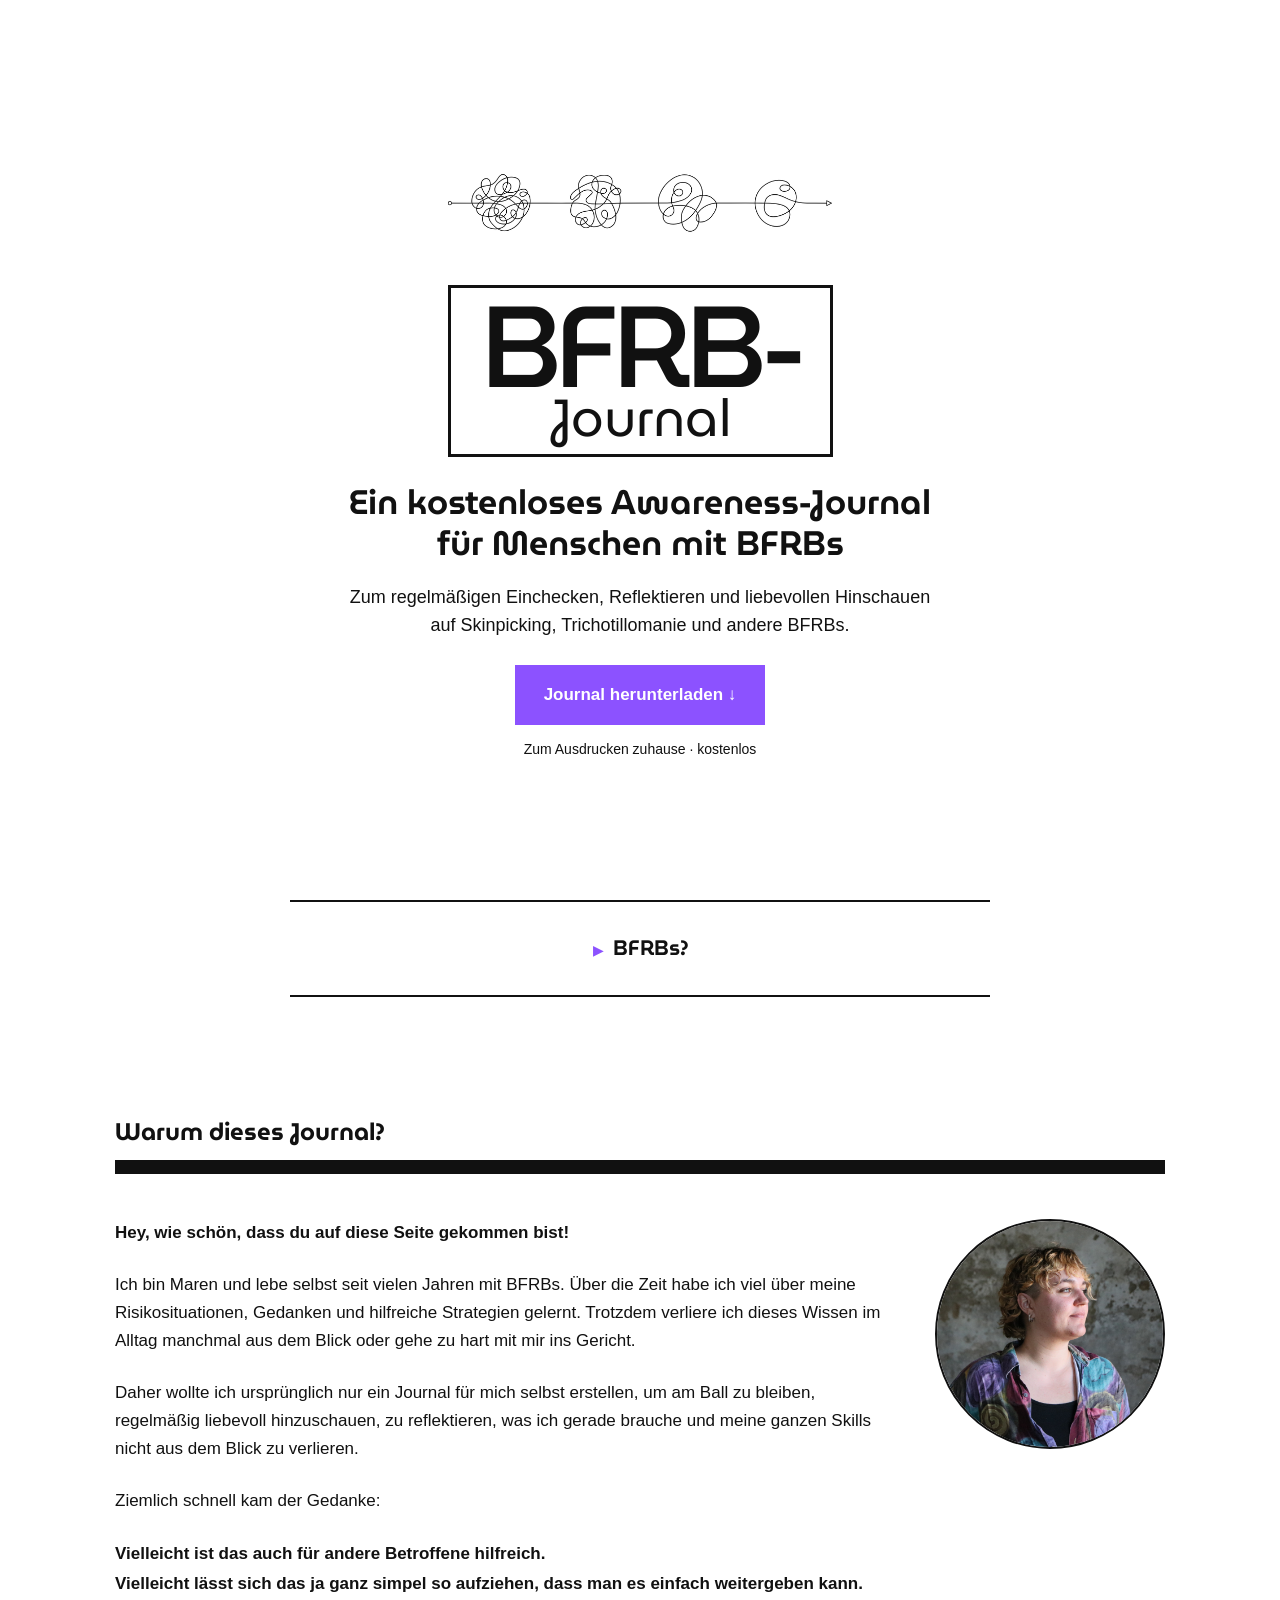
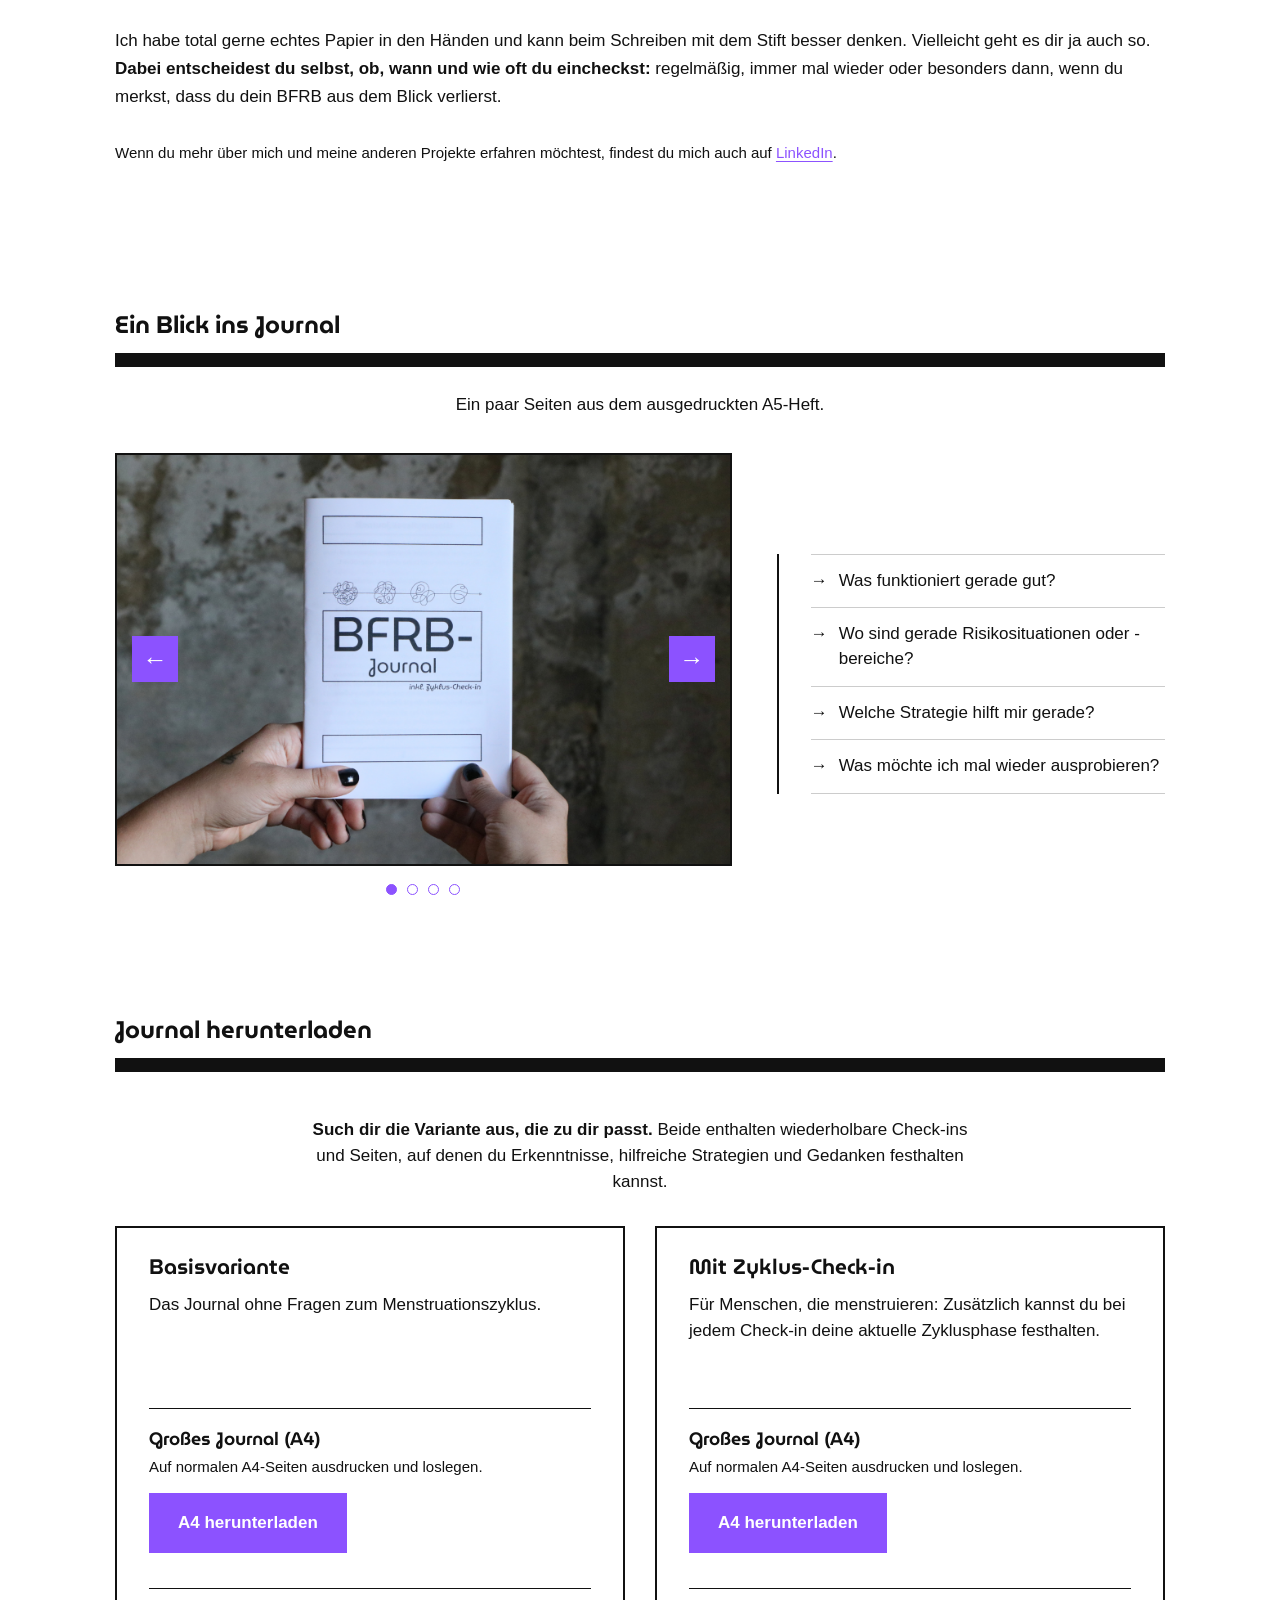
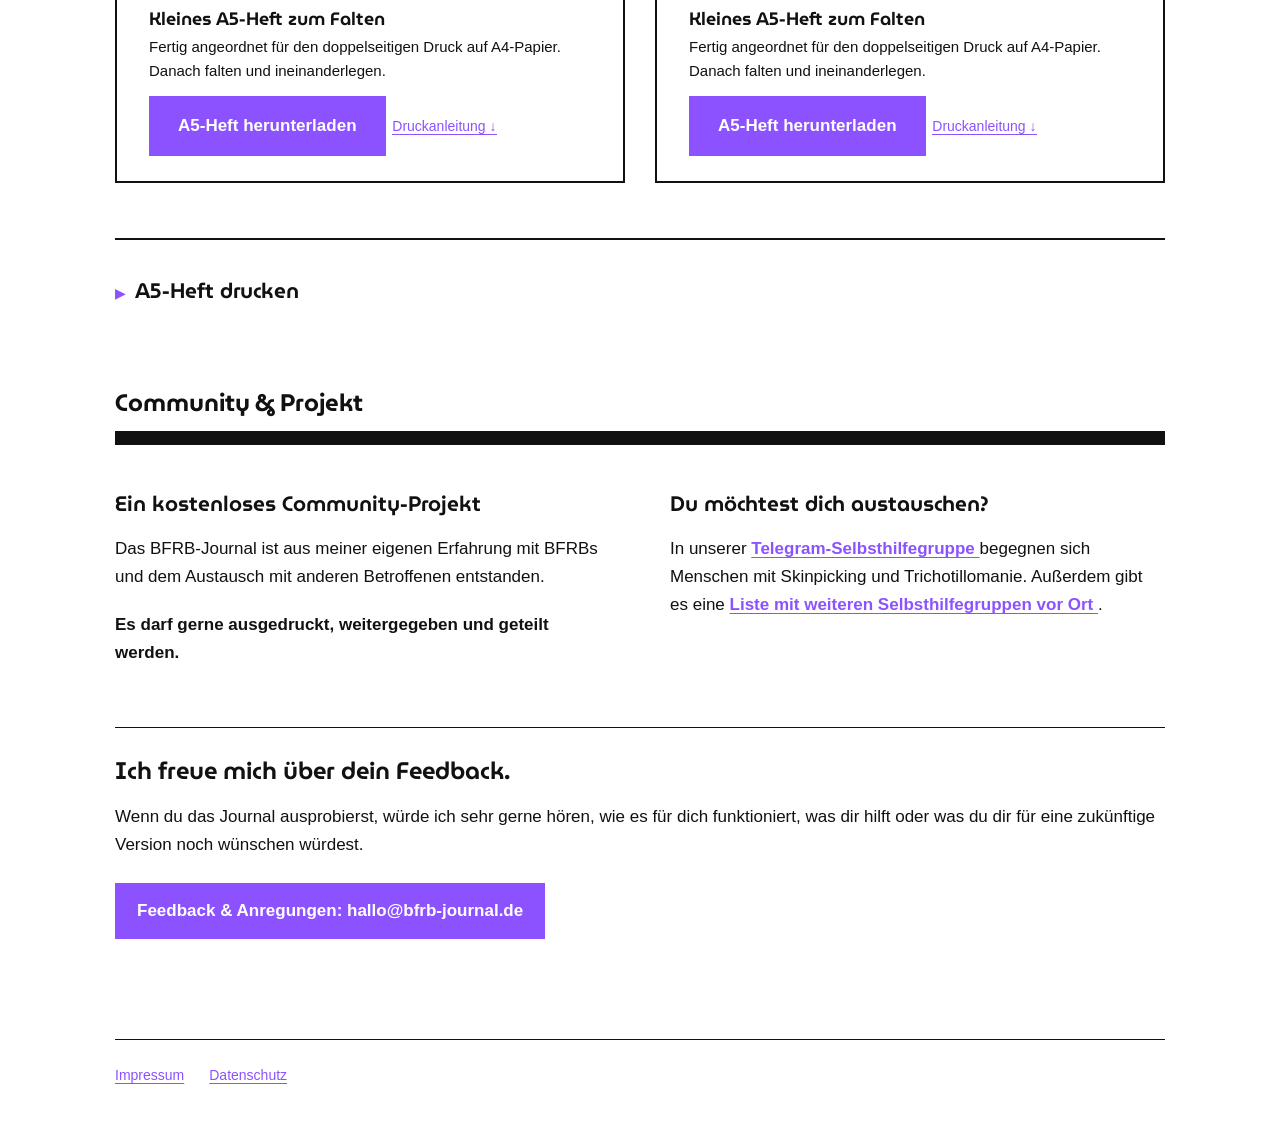
==== commit 7ad48e27: "Enhance index.html with LinkedIn link and footer Added LinkedIn link and footer styling to index.htm" ====
--- a/index.html
+++ b/index.html
@@ -6,12 +6,53 @@
   <meta charset="UTF-8">
   <meta name="viewport" content="width=device-width, initial-scale=1.0">
 
-<title>BFRB-Journal</title>
-
-<link rel="stylesheet" href="style.css">
-
-<!-- Umami Analytics -->
-<script defer src="https://cloud.umami.is/script.js" data-website-id="e918612f-a7d2-450a-ad62-7aebf1bd3b16"></script>
+  <title>BFRB-Journal</title>
+
+  <link rel="stylesheet" href="style.css">
+
+  <!-- Umami Analytics -->
+  <script defer src="https://cloud.umami.is/script.js" data-website-id="e918612f-a7d2-450a-ad62-7aebf1bd3b16"></script>
+
+  <!-- Ergänzungen für LinkedIn-Link und Footer -->
+  <style>
+    .why-linkedin {
+      margin-top: 30px !important;
+      font-size: 15px !important;
+    }
+
+    .why-linkedin a,
+    .site-footer a {
+      color: #8c52ff;
+      text-decoration: underline;
+      text-underline-offset: 3px;
+    }
+
+    .why-linkedin a:hover,
+    .site-footer a:hover {
+      text-decoration-thickness: 2px;
+    }
+
+    .site-footer {
+      width: calc(100% - 60px);
+      max-width: 1050px;
+      margin: 0 auto;
+      padding: 25px 0 40px;
+      border-top: 1px solid #111;
+      display: flex;
+      flex-wrap: wrap;
+      align-items: center;
+      gap: 25px;
+      font-family: Arial, sans-serif;
+      font-size: 14px;
+    }
+
+    @media (max-width: 600px) {
+      .site-footer {
+        width: calc(100% - 40px);
+        gap: 20px;
+      }
+    }
+  </style>
 </head>
 
 <body>
@@ -137,6 +178,18 @@
           <strong>Dabei entscheidest du selbst, ob, wann und wie oft du eincheckst:</strong>
           regelmäßig, immer mal wieder oder besonders dann, wenn du merkst,
           dass du dein BFRB aus dem Blick verlierst.
+        </p>
+
+        <!-- LINKEDIN-VERLINKUNG -->
+
+        <p class="why-linkedin">
+          Wenn du mehr über mich und meine anderen Projekte erfahren möchtest,
+          findest du mich auch auf
+          <a
+            href="https://www.linkedin.com/in/maren-wensing-54979b29b/"
+            target="_blank"
+            rel="noopener noreferrer"
+          >LinkedIn</a>.
         </p>
 
       </div>
@@ -321,6 +374,7 @@
               class="download-button"
               href="bfrb-journal-a4-ohne-zyklus.pdf"
               download
+              data-umami-event="Download Basis A4"
             >
               A4 herunterladen
             </a>
@@ -341,6 +395,7 @@
               class="download-button"
               href="bfrb-journal-a5-ohne-zyklus-heftdruck.pdf"
               download
+              data-umami-event="Download Basis A5"
             >
               A5-Heft herunterladen
             </a>
@@ -381,6 +436,7 @@
               class="download-button"
               href="bfrb-journal-a4-zyklus.pdf"
               download
+              data-umami-event="Download Zyklus A4"
             >
               A4 herunterladen
             </a>
@@ -401,6 +457,7 @@
               class="download-button"
               href="bfrb-journal-a5-zyklus-heftdruck.pdf"
               download
+              data-umami-event="Download Zyklus A5"
             >
               A5-Heft herunterladen
             </a>
@@ -565,6 +622,14 @@
   </main>
 
 
+  <!-- FOOTER -->
+
+  <footer class="site-footer">
+    <a href="impressum.html">Impressum</a>
+    <a href="datenschutz.html">Datenschutz</a>
+  </footer>
+
+
   <!-- BILD-GROSSANSICHT -->
 
   <div
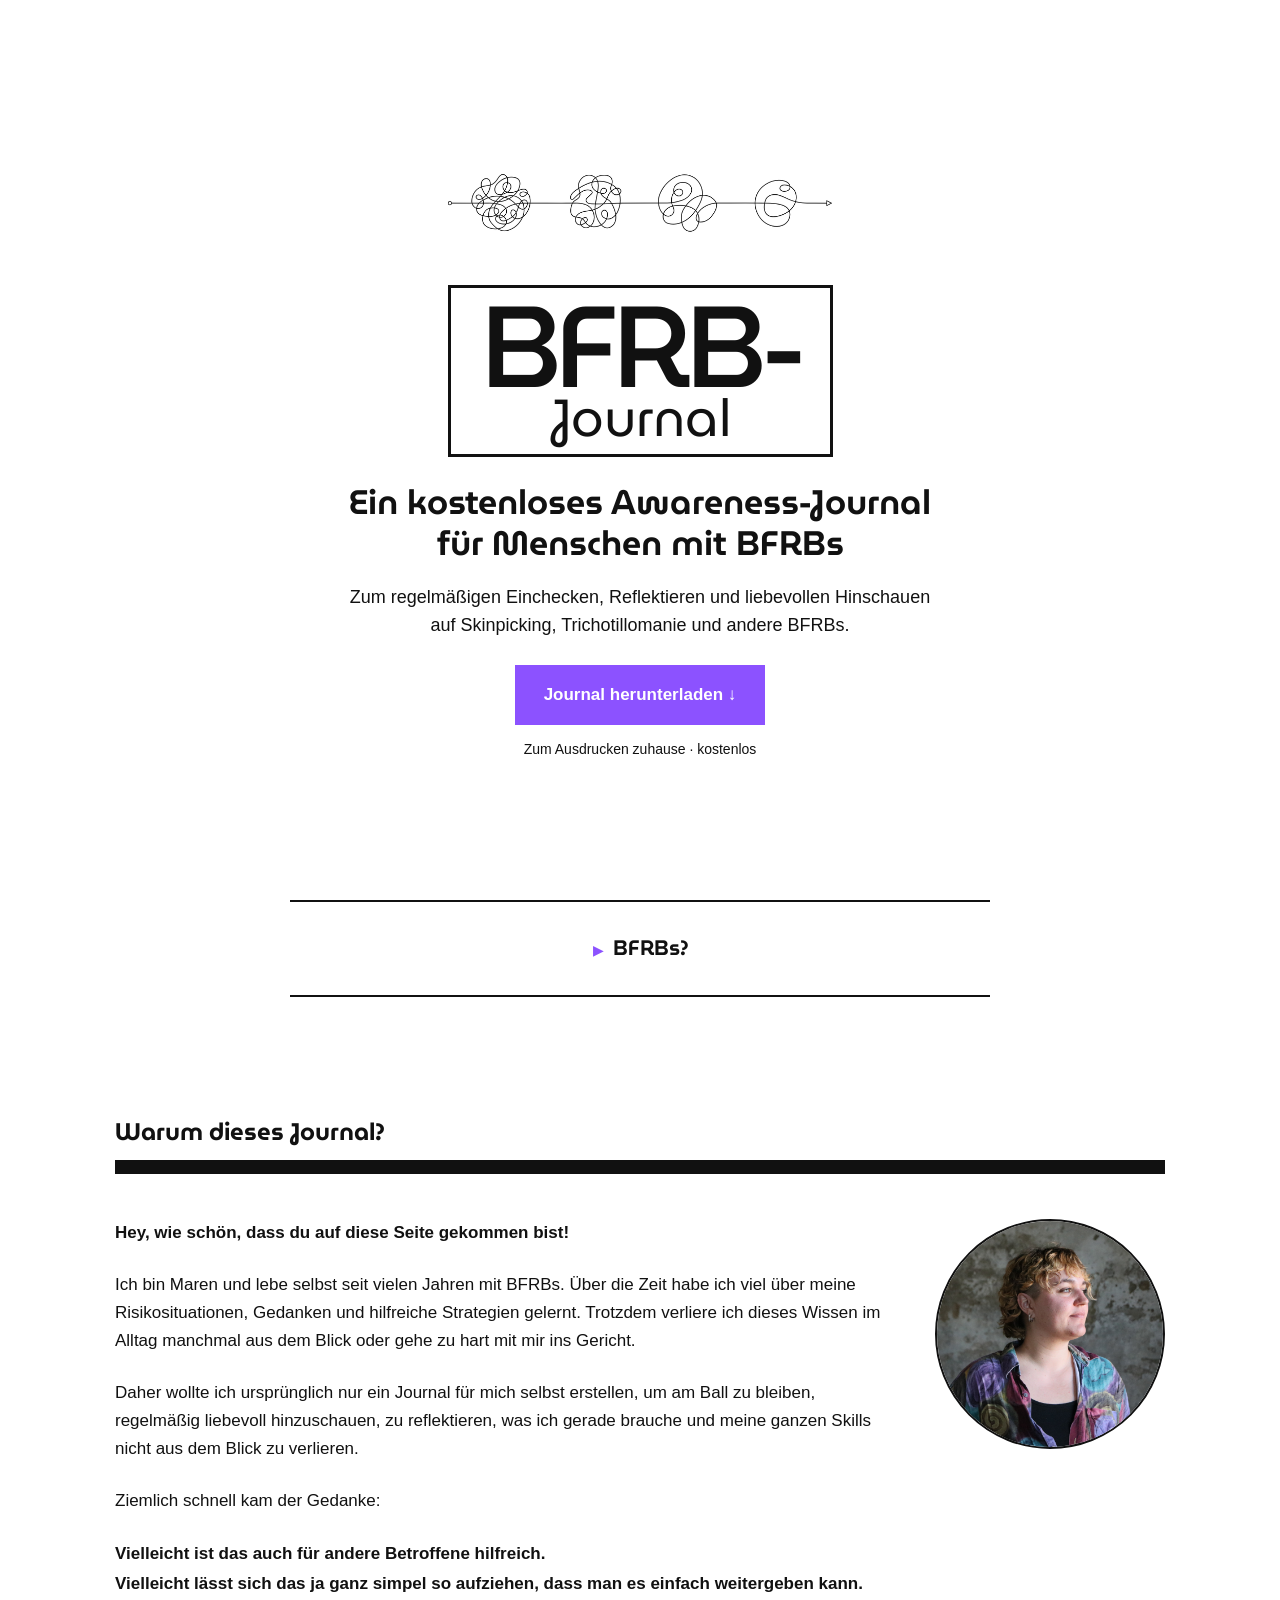
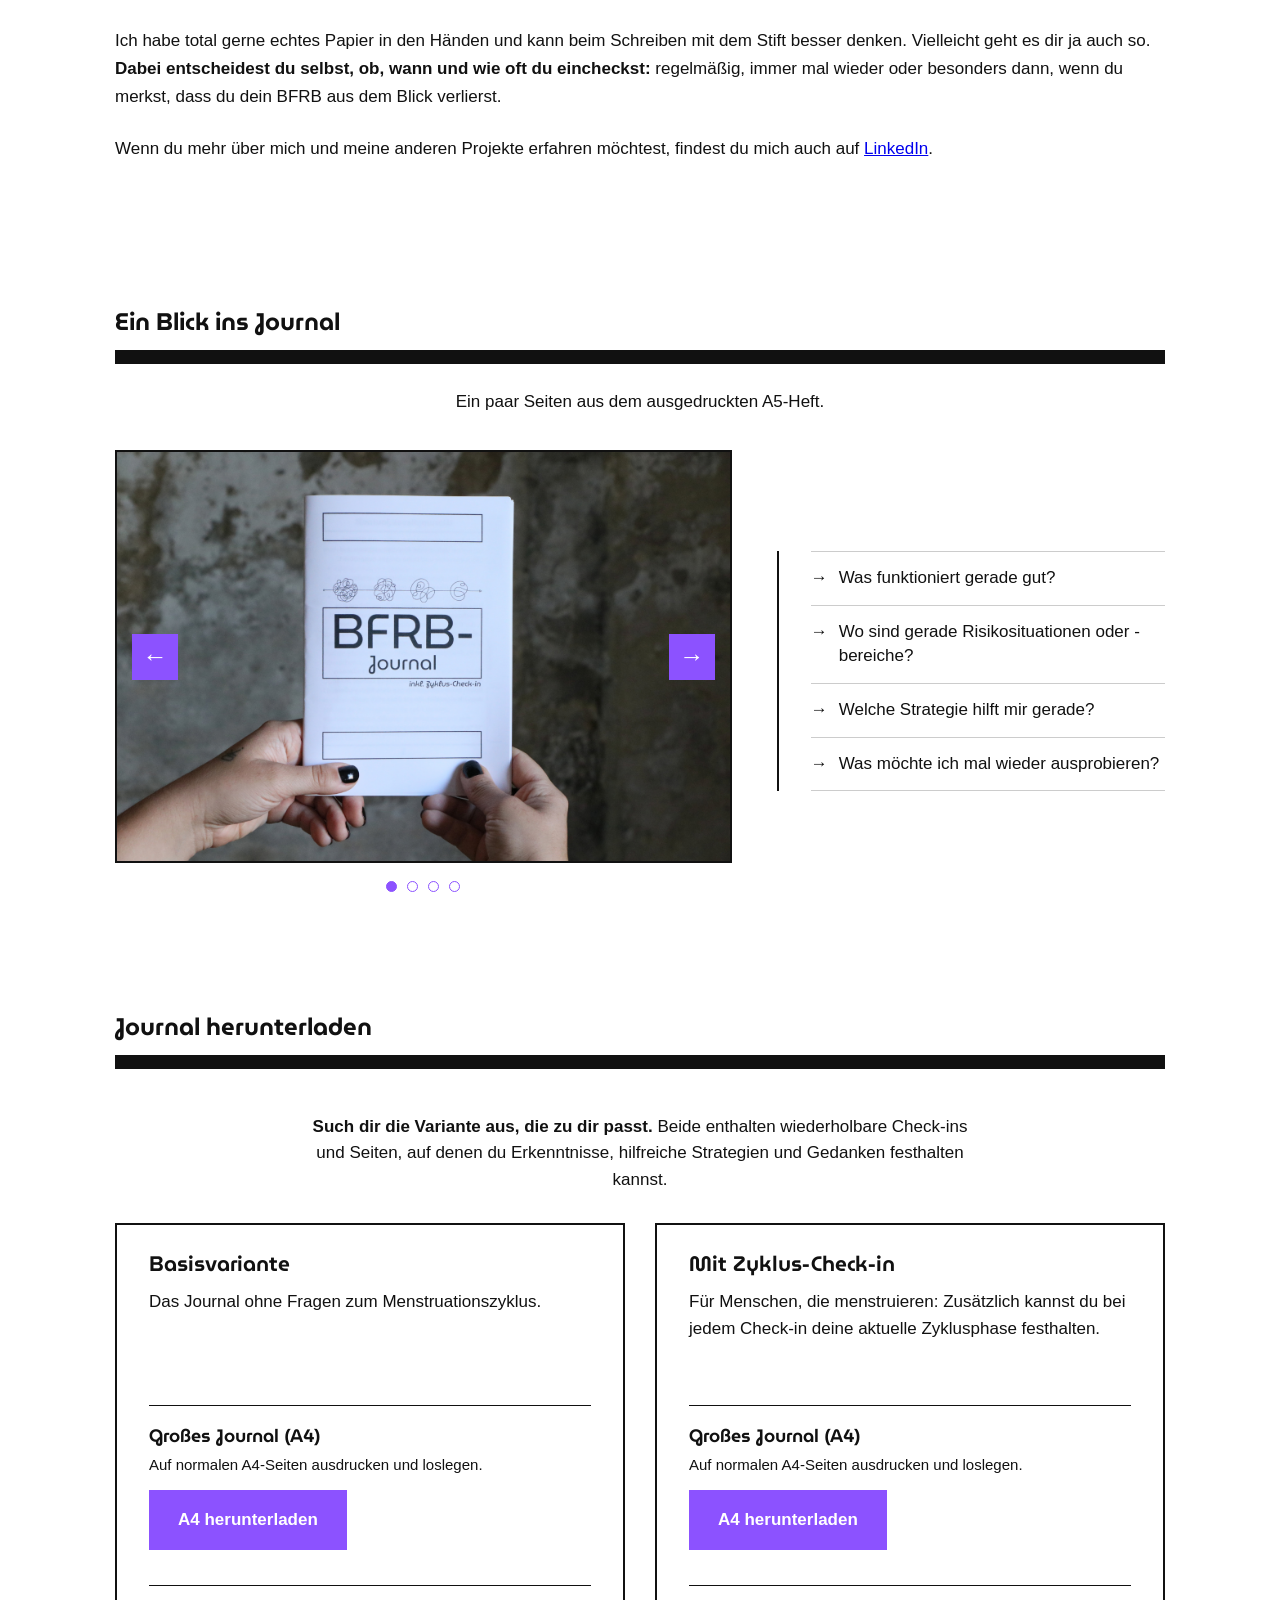
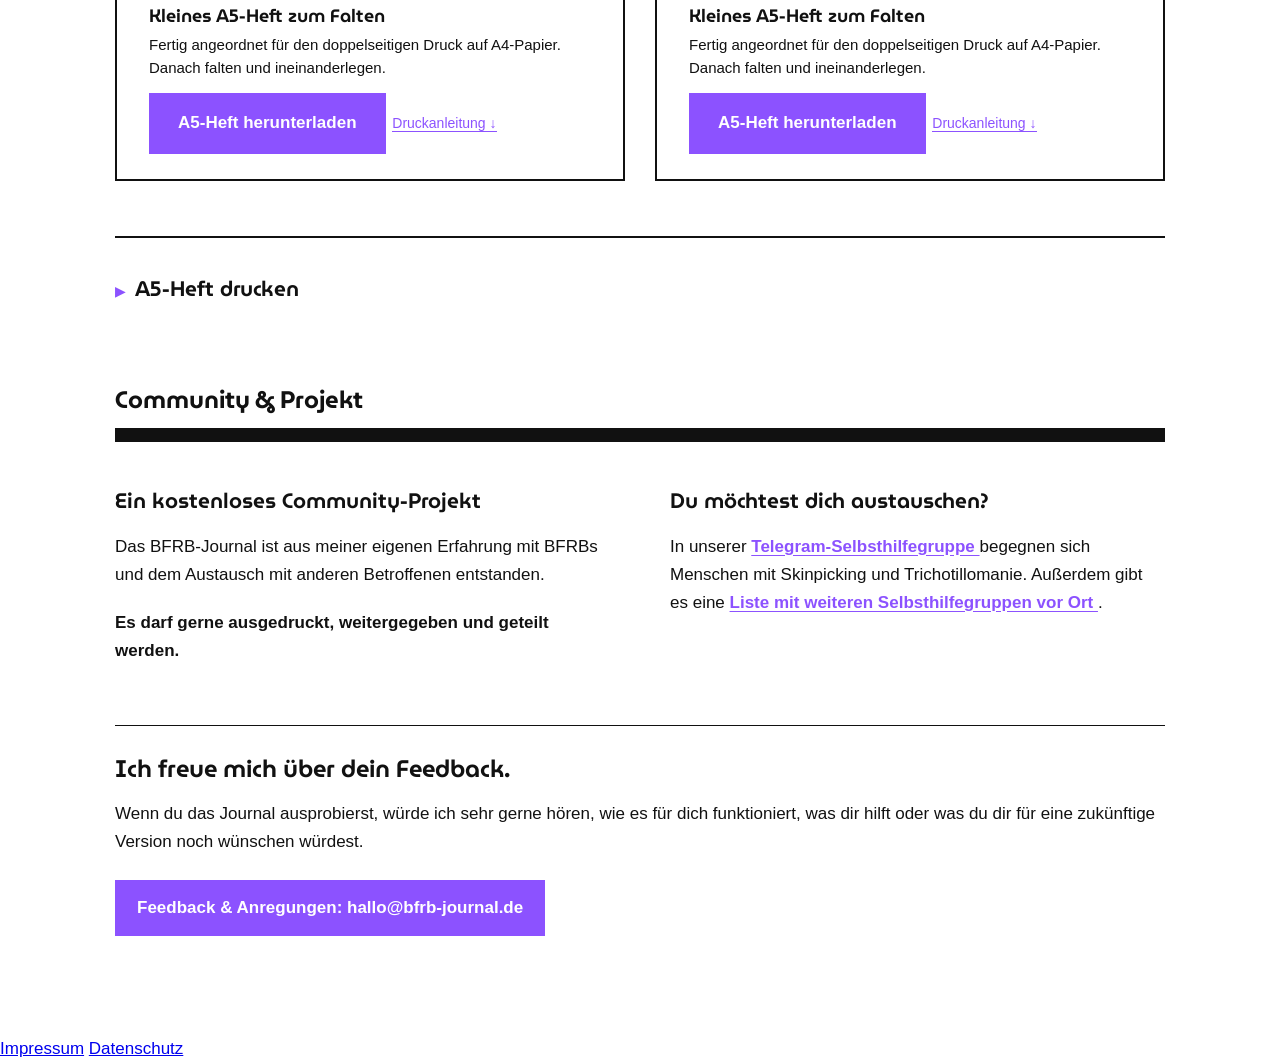
==== commit 6ac80a7b: "Remove LinkedIn link and footer styles Removed LinkedIn link and footer styles from index.html." ====
--- a/index.html
+++ b/index.html
@@ -12,47 +12,6 @@
 
   <!-- Umami Analytics -->
   <script defer src="https://cloud.umami.is/script.js" data-website-id="e918612f-a7d2-450a-ad62-7aebf1bd3b16"></script>
-
-  <!-- Ergänzungen für LinkedIn-Link und Footer -->
-  <style>
-    .why-linkedin {
-      margin-top: 30px !important;
-      font-size: 15px !important;
-    }
-
-    .why-linkedin a,
-    .site-footer a {
-      color: #8c52ff;
-      text-decoration: underline;
-      text-underline-offset: 3px;
-    }
-
-    .why-linkedin a:hover,
-    .site-footer a:hover {
-      text-decoration-thickness: 2px;
-    }
-
-    .site-footer {
-      width: calc(100% - 60px);
-      max-width: 1050px;
-      margin: 0 auto;
-      padding: 25px 0 40px;
-      border-top: 1px solid #111;
-      display: flex;
-      flex-wrap: wrap;
-      align-items: center;
-      gap: 25px;
-      font-family: Arial, sans-serif;
-      font-size: 14px;
-    }
-
-    @media (max-width: 600px) {
-      .site-footer {
-        width: calc(100% - 40px);
-        gap: 20px;
-      }
-    }
-  </style>
 </head>
 
 <body>
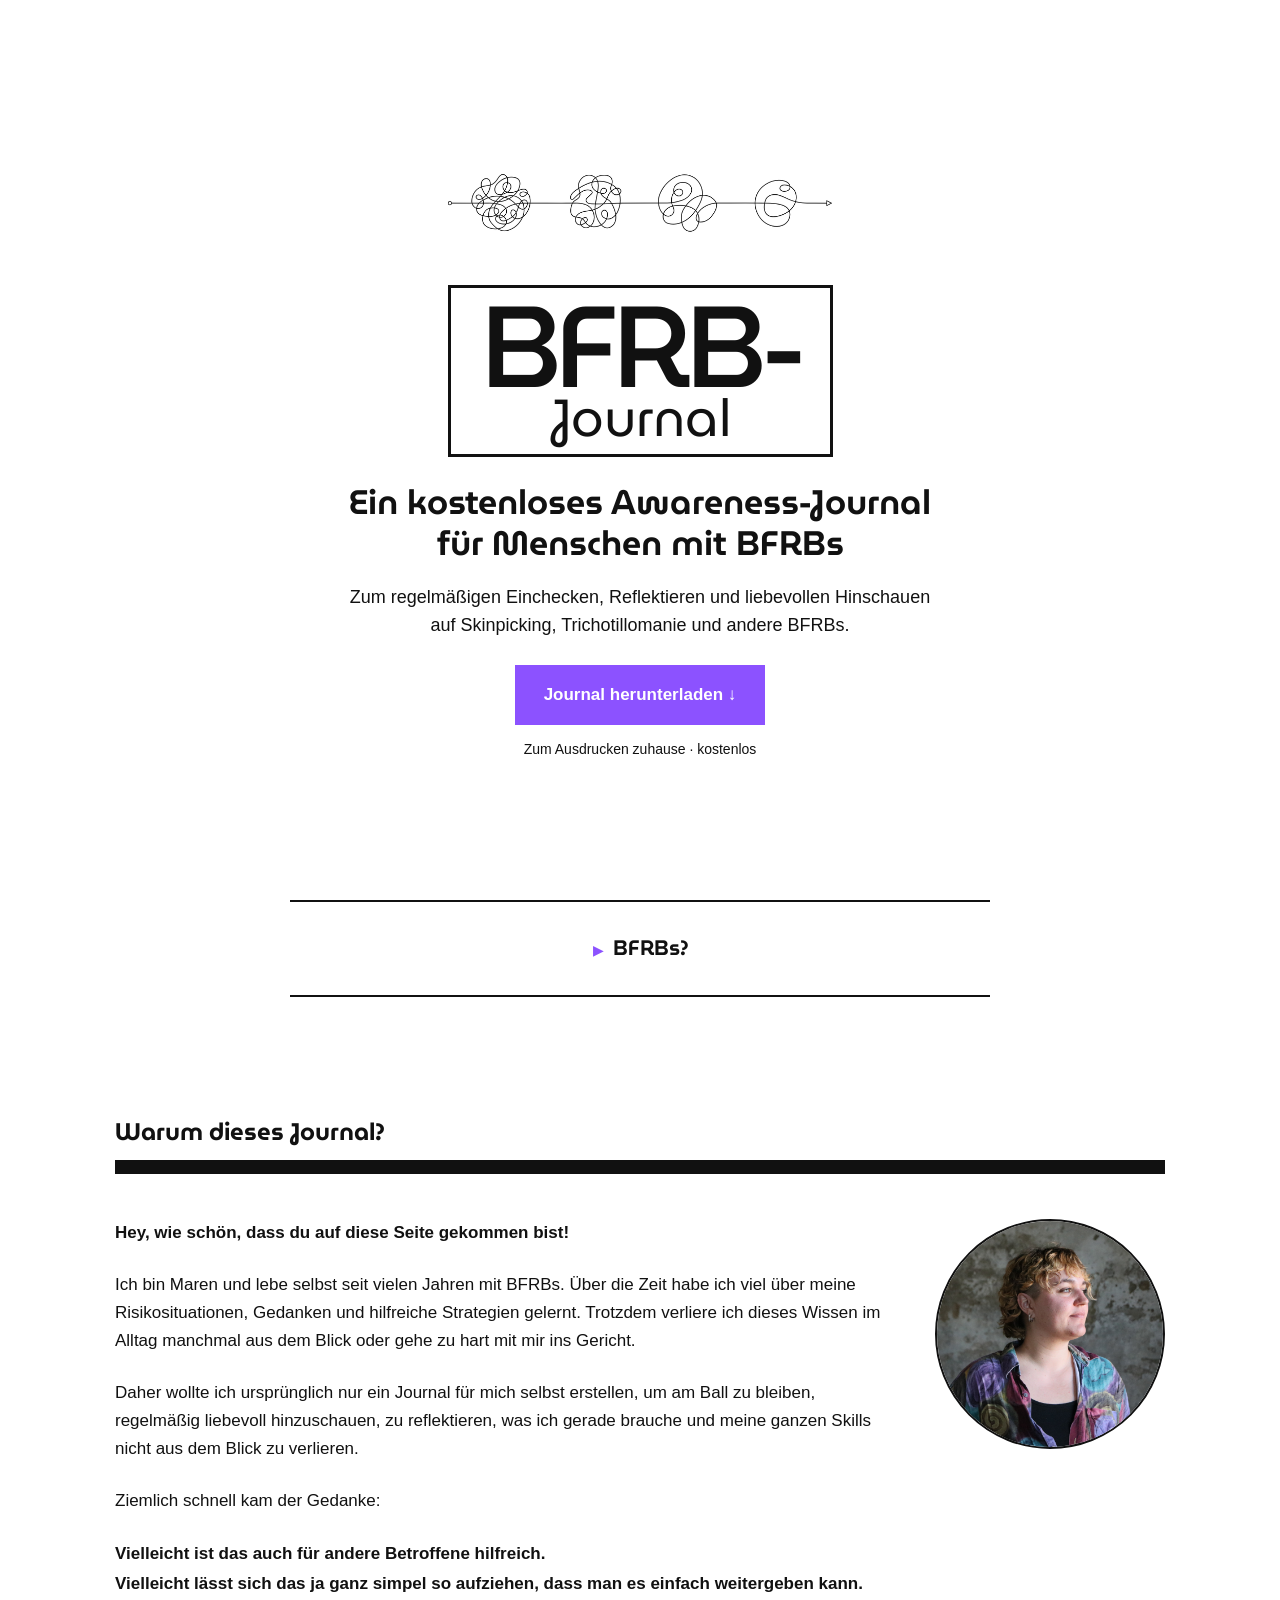
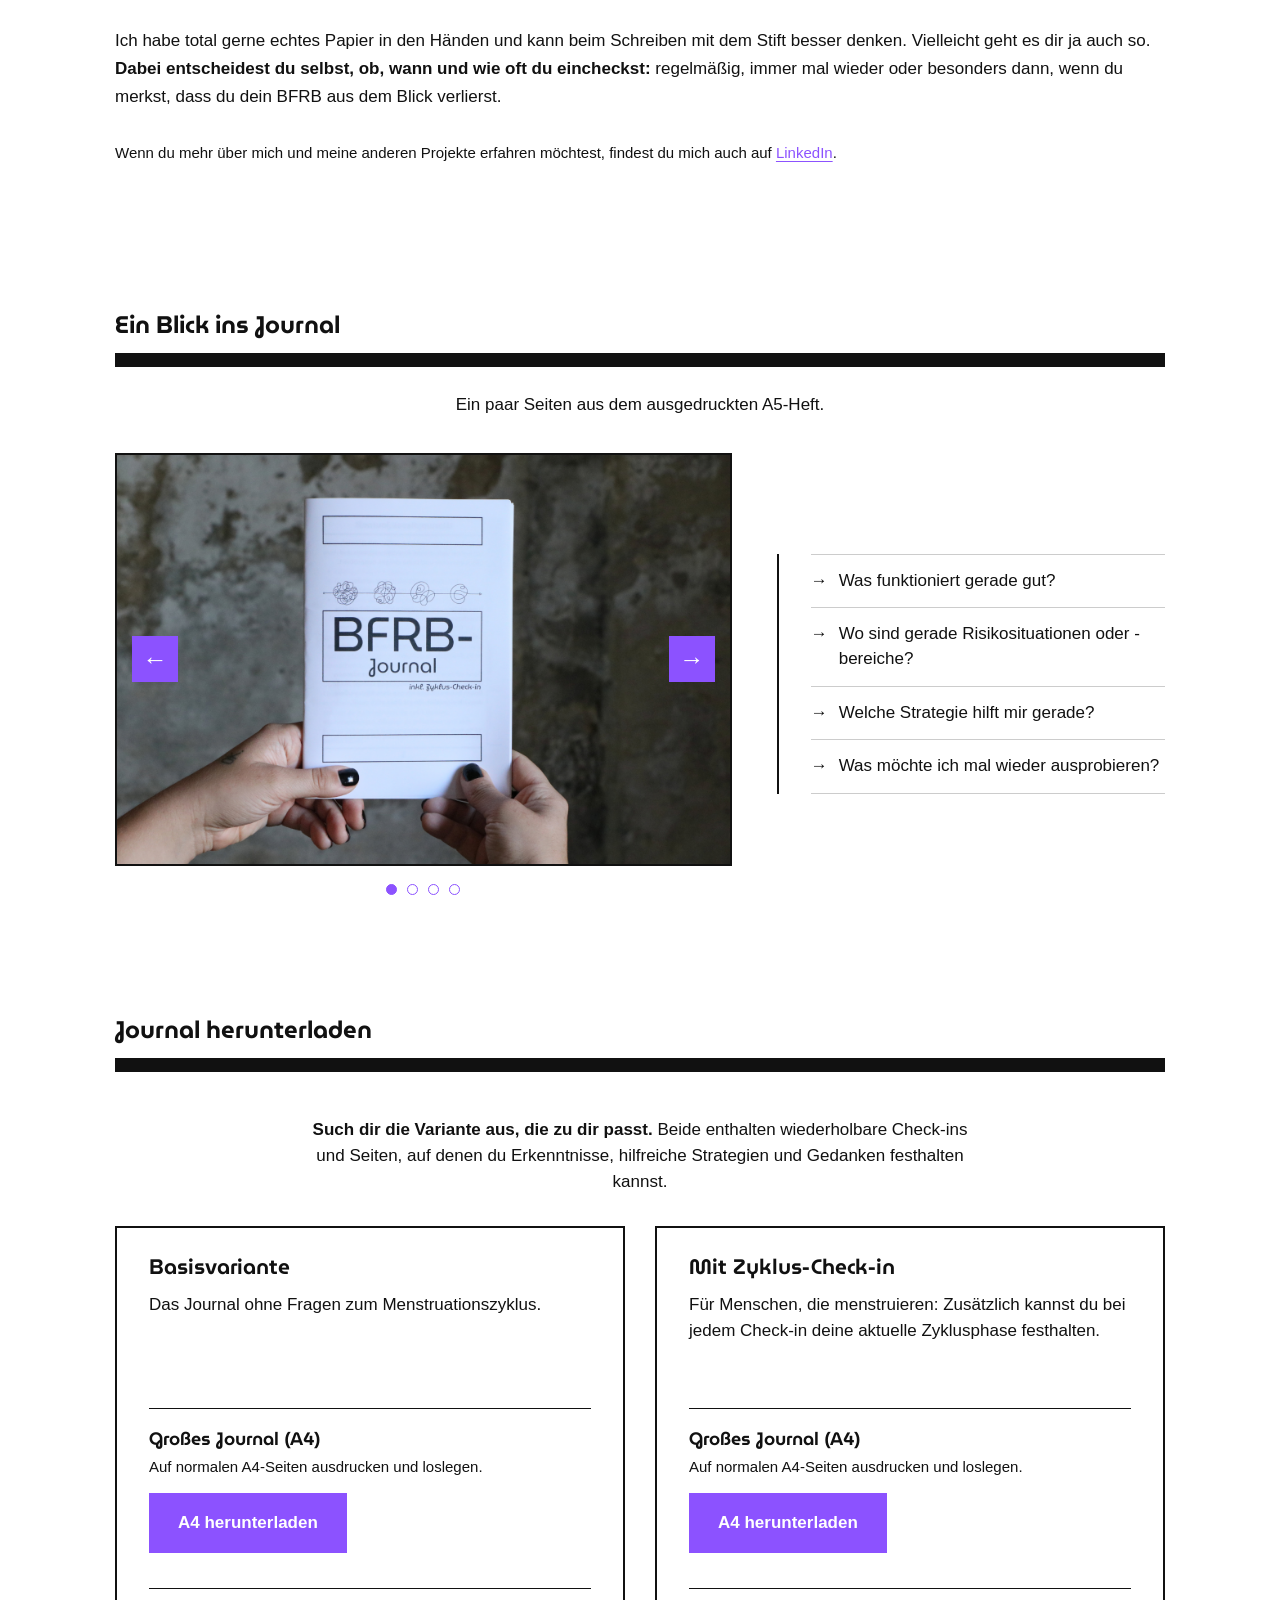
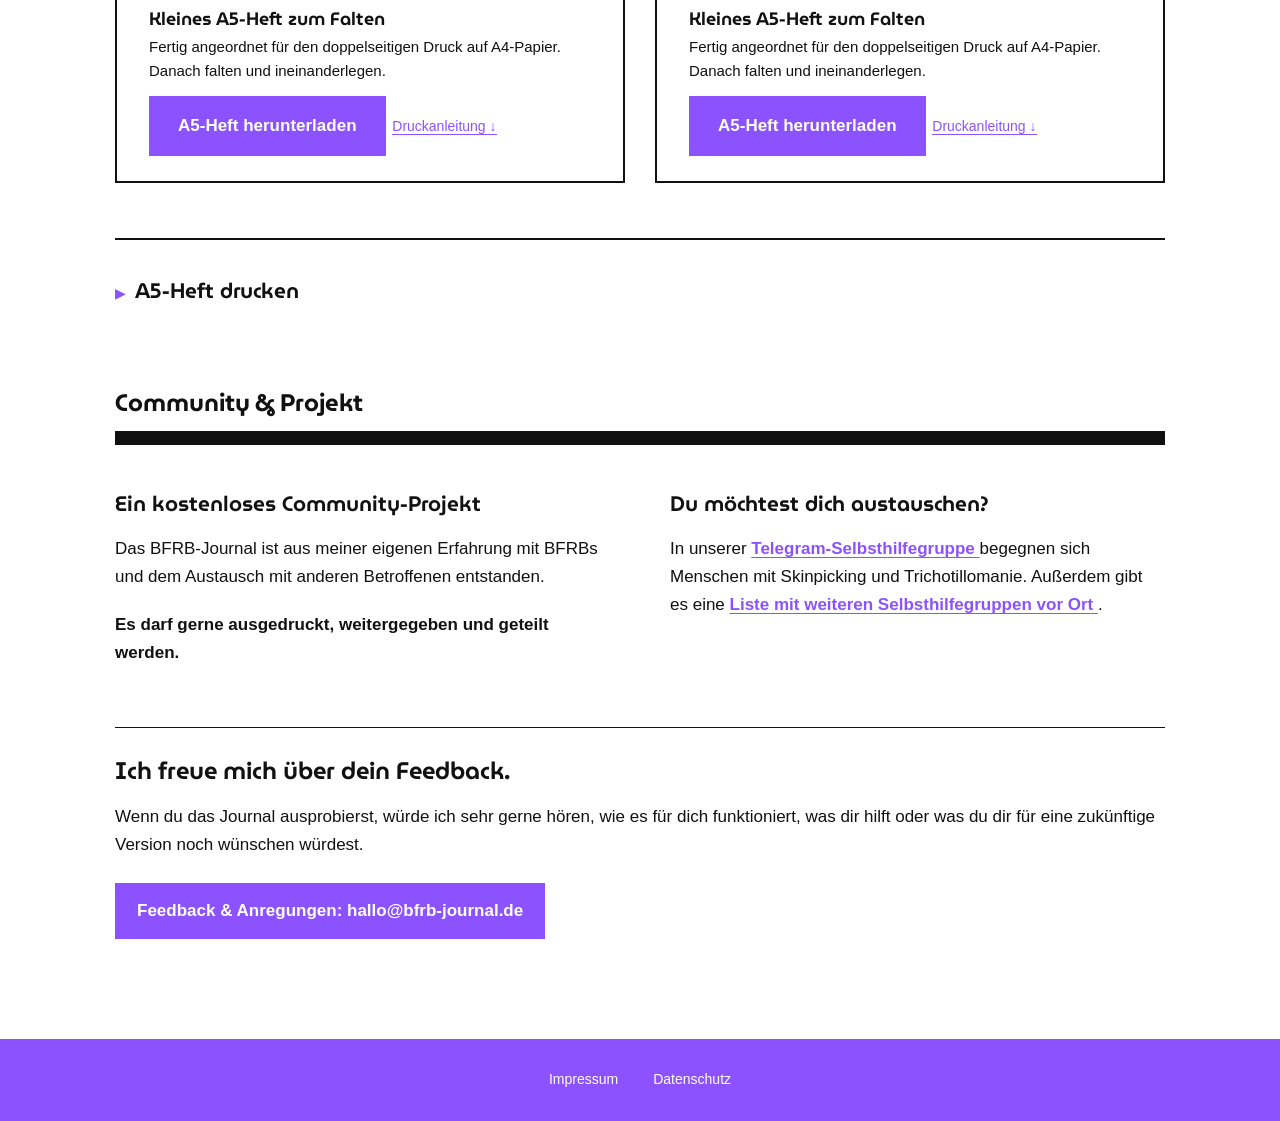
==== commit a094ae48: "Add favicon link to index.html Added favicon link to the head section." ====
--- a/index.html
+++ b/index.html
@@ -6,9 +6,10 @@
   <meta charset="UTF-8">
   <meta name="viewport" content="width=device-width, initial-scale=1.0">
 
-  <title>BFRB-Journal</title>
-
-  <link rel="stylesheet" href="style.css">
+<title>BFRB-Journal</title>
+
+<link rel="stylesheet" href="style.css">
+<link rel="icon" type="image/x-icon" href="favicon.ico">
 
   <!-- Umami Analytics -->
   <script defer src="https://cloud.umami.is/script.js" data-website-id="e918612f-a7d2-450a-ad62-7aebf1bd3b16"></script>
--- a/style.css
+++ b/style.css
@@ -245,10 +245,6 @@
 
 /* =========================================================
    WARUM DIESES JOURNAL
-
-   Das Foto sitzt rechts im Fließtext.
-   Der Text nutzt unterhalb des Fotos wieder
-   automatisch die gesamte Breite.
    ========================================================= */
 
 .why-journal {
@@ -291,6 +287,23 @@
   margin-top: 4px !important;
   margin-bottom: 28px !important;
   line-height: 1.75 !important;
+}
+
+/* LINKEDIN */
+
+.why-content p.why-linkedin {
+  margin-top: 30px;
+  font-size: 15px;
+}
+
+.why-linkedin a {
+  color: #8c52ff;
+  text-decoration: underline;
+  text-underline-offset: 3px;
+}
+
+.why-linkedin a:hover {
+  text-decoration-thickness: 2px;
 }
 
 
@@ -623,8 +636,6 @@
 
 /* =========================================================
    COMMUNITY & PROJEKT
-
-   Zwei Spalten oben, Feedback über volle Breite.
    ========================================================= */
 
 .community {
@@ -701,6 +712,43 @@
   color: #ffffff;
   font-weight: 700;
   overflow-wrap: anywhere;
+}
+
+
+/* =========================================================
+   FOOTER – LILA MIT WEISSER SCHRIFT
+   ========================================================= */
+
+.site-footer {
+  width: 100%;
+  max-width: none;
+  margin: 0;
+  padding: 30px 20px;
+  background: #8c52ff;
+  border: none;
+
+  display: flex;
+  justify-content: center;
+  align-items: center;
+  flex-wrap: wrap;
+  gap: 35px;
+
+  font-family: Arial, Helvetica, sans-serif;
+  font-size: 14px;
+}
+
+.site-footer a,
+.site-footer a:link,
+.site-footer a:visited {
+  color: #ffffff;
+  text-decoration: none;
+  text-underline-offset: 4px;
+}
+
+.site-footer a:hover,
+.site-footer a:focus-visible {
+  color: #ffffff;
+  text-decoration: underline;
 }
 
 
@@ -964,6 +1012,14 @@
     max-width: 100%;
   }
 
+
+  /* FOOTER */
+
+  .site-footer {
+    padding: 25px 20px;
+    gap: 25px;
+  }
+
 }
 
 
